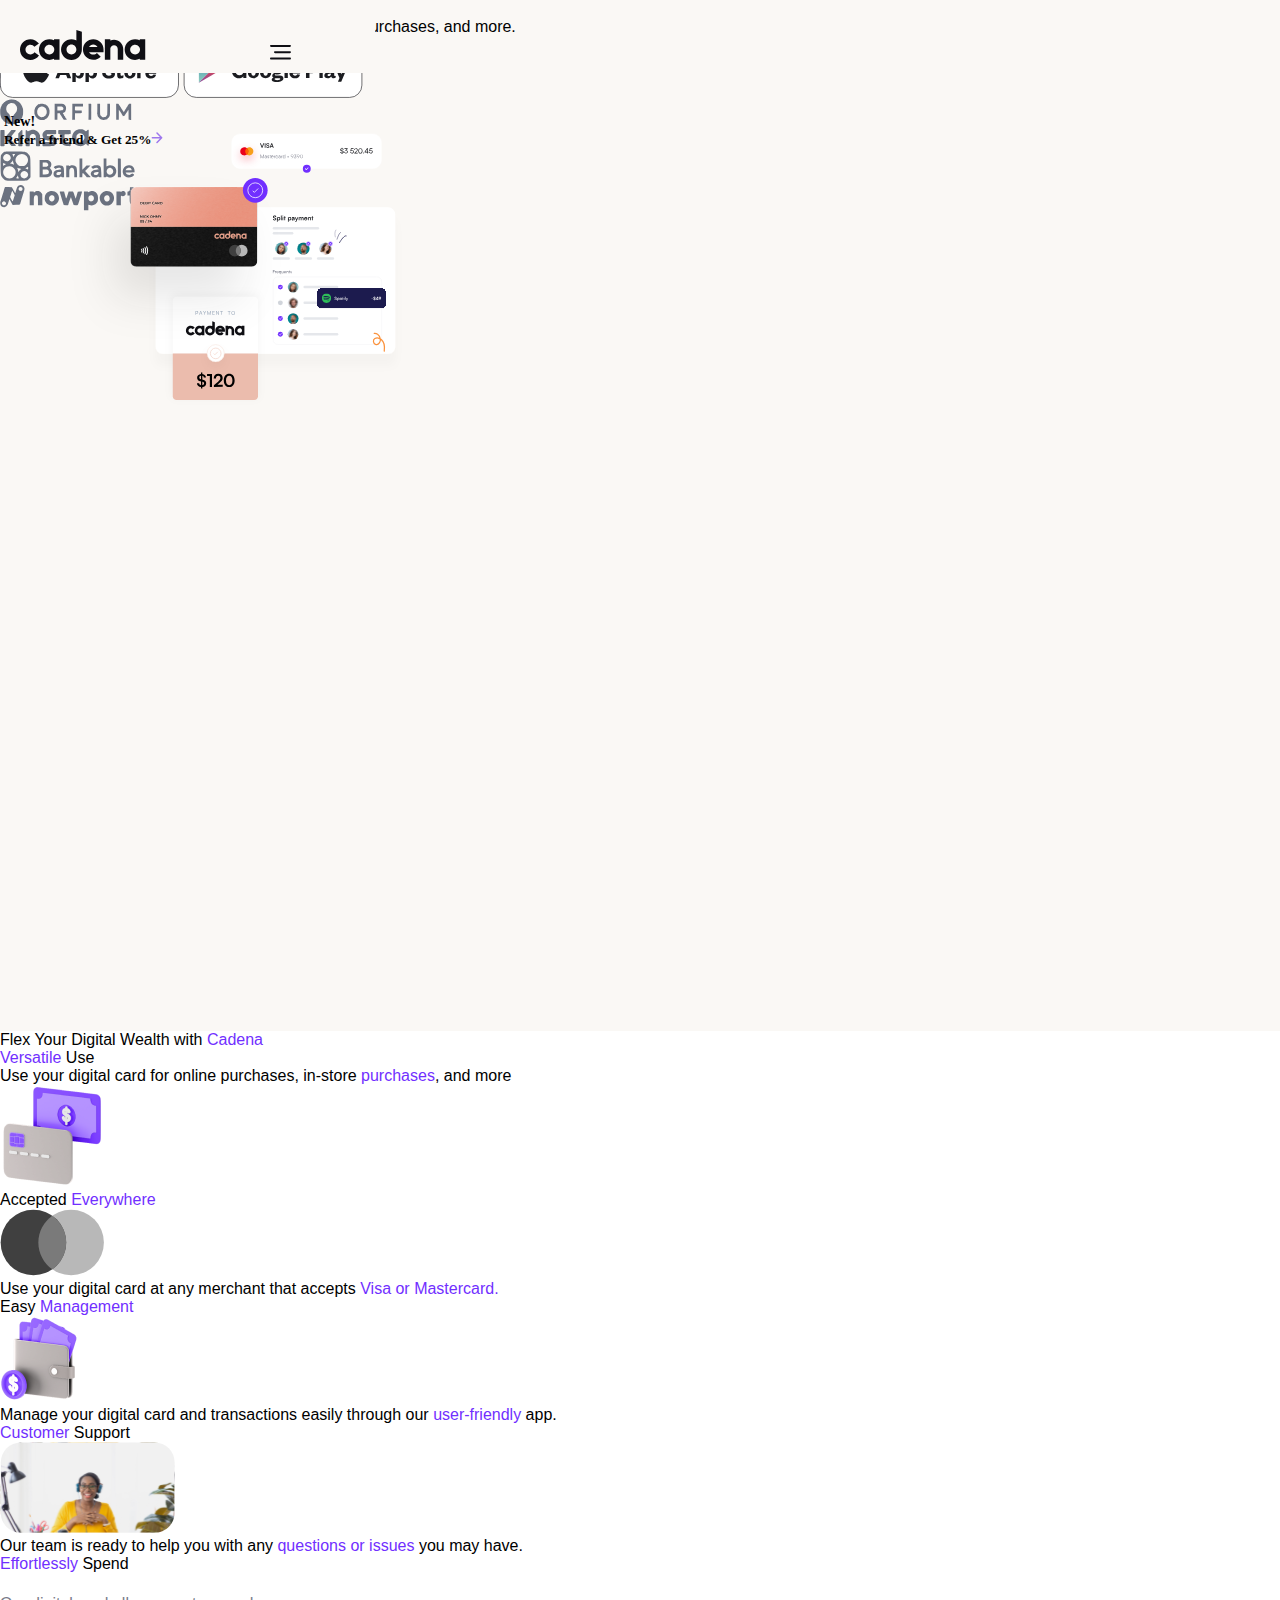
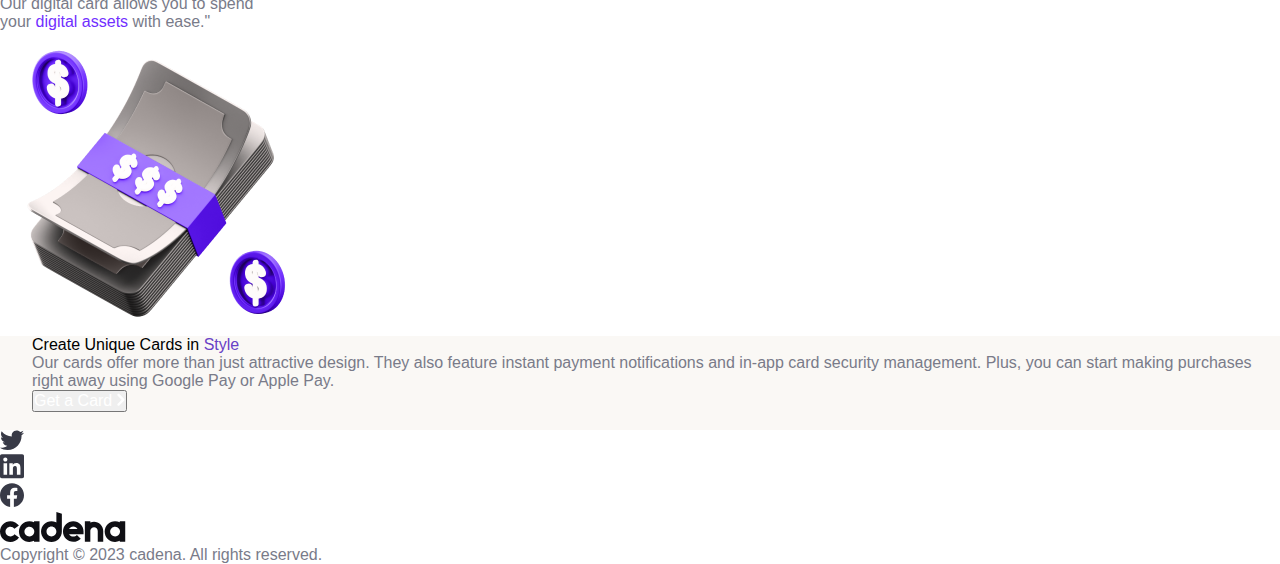
==== primeiro desafio - Responsivel/html+css+js/index.html @ f2ac5c93 "comeco do desenvolvimento da parte responsivel" ====
<!DOCTYPE html>
<html lang="en">

<head>
	<meta charset="UTF-8" />
	<meta http-equiv="X-UA-Compatible" content="IE=edge" />
	<meta name="viewport" content="width=device-width, initial-scale=1.0" />
	<link href="https://api.fontshare.com/v2/css?f[]=satoshi@700,300&display=swap" rel="stylesheet">
	<link rel="stylesheet" href="css/style.css" />
	<title>Document</title>
</head>

<body>
	<section class="pg-1">
		<header class="header">
			<nav>
				<ul class="nav-bar">
					<img id="logo" src="../html+css+js/img/logo.svg" alt="" />
					<li><a class="Terms dark-text" href="#">Terms</a></li>
					<li><a class="Privacy dark-text" href="#">Privacy</a></li>
					<li><a class="Home dark-text" href="#">Home</a></li>
					<a href="#"><img src="img/Menu.svg" alt="" class="menu-mobile"></a>
				</ul>
			</nav>
			<nav>

				<div>
					<a href="#"><button class="login log-sig">login</button></a>
					<a href="#"><button class="register log-sig">Sign up</button></a>
					<div class="dark-mode"></div>
				</div>
			</nav>
		</header>
		<section class="pg-1-1"></section>
		<div class="page-1-container">

			<div class="badage-box">
				<div class="badage">
					<h4 class="puple-text New">New!</h4>
				</div>
				<div class="content">
					<h5>Refer a friend & Get 25%<img src="img/seta-icon.svg" alt="seta-icon" class="seta"></h5>

				</div>

			</div>

		</div>
		<div class="text-home-container">
			<div class="row">
				<div class="col-sm-12 col-md-3 offset-md-2">
					<div>
						<h1 class="text-home">Spend Your
							<span class="purple-flyer">
								Money in Style </span> with a Customized Card
						</h1>

						<p class="p-text-home">Use your digital card for online purchases, in-store purchases, and more.
						</p>

					</div>
					<div>
						<img src="img/applestore.svg" alt="apple store" class="store">
						<img src="img/playstore.svg" alt="play store" class="store">
					</div>
				</div>
			</div>
			<aside><img src="img/cards.svg" alt="" class="card-home"></aside>
		</div>
		<button class="btn-dark-mode"><img id="dark-mode-btn" src="img/dark-light.svg" alt=""></button>
		<footer class=" gray-text text-footer-1">
			<nav>
				<a>
					<p class="footer-p">Trusted by 3000+ partners & customers</p>
				</a>
			</nav>
		</footer>
		<footer class="footer-nav-container">
			<nav>
				<ul class="footer-bar-1">
					<li><a href="#"><img src="img/stripe.svg"> </a> </li>
				</ul>
			</nav>
			<nav>
				<ul class="footer-bar-1">
					<li><a href="#"><img src="img/orfium.svg"> </a> </li>
				</ul>
			</nav>
			<nav>
				<ul class="footer-bar-1">
					<li><a href="#"><img src="img/kinsta.svg"></a></li>
				</ul>
			</nav>
			<nav>
				<ul class="footer-bar-1">
					<li><a href="#"></a><img src="img/bankable.svg"> </a> </li>
				</ul>
			</nav>
			<nav>
				<ul class="footer-bar-1">
					<li><a href="#"></a><img src="img/nowports.svg"> </a> </li>
				</ul>
			</nav>
		</footer>

	</section>
	<section class="pg-2">
		<div class="second-home-container">
			<div>
				<h1 class="title-home-2">Flex Your Digital Wealth with <span class="purple-flyer">Cadena</span></h1>
			</div>
			<div class="container-pg2">

				<div class="pg-2-container-left">

					<div class="prod pr-1">
						<h2 class="title-pg-2-small"><span class="purple-flyer">Versatile</span> Use</h2>
						<p class="text-pg-2">Use your digital card for online purchases, in-store
							<span class="purple-flyer">purchases</span>, and more
						</p>
						<img src="img/card.png" alt="" class="imagem-p1">
					</div>
					<div class="prod pr-2">
						<h2 class="title-pg2-med">Accepted <span class="purple-flyer">Everywhere</span></h2>
						<img src="img/Grayscale.svg" alt="" class="imagem-p2">
						<p class="text-pg-2">Use your digital card at any merchant that accepts <span
								class="purple-flyer">Visa or
								Mastercard.</span></p>
					</div>
					<div class="prod pr-3">
						<h2 class="title-pg-2-small">Easy <span class="purple-flyer">Management</span></h2>
						<img src="img/carteira.png" alt="" class="imagem-p3">
						<p class="text-pg-2">Manage your digital card and transactions easily through our <span
								class="purple-flyer">user-friendly</span> app.</p>
					</div>
					<div class="prod pr-4">
						<h2 class="title-pg-2-small"><span class="purple-flyer">Customer</span> Support</h2>
						<img src="img/div.svg" alt="" class="imagem-p4">
						<p class="text-pg-2">Our team is ready to help you with any <span class="purple-flyer">questions
								or
								issues</span> you may have.</p>
					</div>
				</div>
				<aside class="aside-page-2">
					<div class="row">
						<div class="col-sm-12 col-md-3 offset-md-2">
							<div class="block">
								<div class="space-bottom">
									<h2 class="title-pg2-med"><span class="purple-flyer">Effortlessly</span> Spend</h2>
								</div>
								<p class="texto-page-2 gray-text">Our digital card allows you to spend</p>
								<p class="texto-page-2-1 gray-text">your <span class="purple-flyer">digital
										assets</span> with ease."
								</p>

								<img src="img/dinheiro.png" alt="Money" class="dinheiro">

							</div>
						</div>
					</div>
				</aside>
			</div>

		</div>

	</section>
	<section class="pg-3">

		<div class="pg-3-container">
			<div class="box-pg-3 light-bg">
				<div class="text-area">
					<h1 class="final-title final-left">Create Unique Cards in<span class="purple-text">
							Style</span></h1>
					<p class="final-txt gray-text final-left">Our cards offer more than just attractive design. They
						also feature
						instant
						payment
						notifications and in-app
						card
						security management. Plus, you can start making purchases right away using Google Pay or Apple
						Pay.</p>

					<button class="white-text final-left button-final">Get a Card <img src="img/seta-final.svg"
							alt=""></button>
				</div>
				<aside class="final-card"><img src="img/cards-finalpage.svg" alt="" class="final-card final-img">
				</aside>
			</div>

	</section>
	<footer class="nav2-container">
		<nav>
			<ul class="footer-bar">
				<li><a href="#"><img src="img/twitter.svg" alt="twitter"></a></li>
				<li><a href="#"><img src="img/linkedin.svg" alt="LinkedIn"></a></li>
				<li><a href="#"></a><img src="img/Facebook.svg" alt="Facebook"></a></li>
		</nav>

		<nav>
			<ul class="footer-bar">
				<li><a href="#"></a><img src="img/logo.svg" alt="logo" class="logo"></a></li>
			</ul>
		</nav>

		<nav>
			<ul class="footer-bar">
				<li>
					<p class="gray-text">Copyright © 2023 cadena. All rights reserved.</p>
				</li>
			</ul>
		</nav>

	</footer>
	<script src="js/script.js"></script>
	<script src=""></script>
</body>

</html>
---- primeiro desafio - Responsivel/html+css+js/css/style.css ----
* {
  margin: 0;
  padding: 0;
  box-sizing: border-box;
}

:root {
  /*black*/
  --dark-bg: #060809;
  --dark-flyer: #1b1c20;
  --dark-txt: #1b1c20;
  --dark-title: #1b1c20;
  --dark-button: #0f0f14;

  /*white*/
  --light-bg: #faf8f5;
  --light-flyer: #ffffff;
  --light-txt: #ffffff;
  --light-content: #f9f5ff;
  --light-p-home: #e7e7e7
    /*gray*/
    --gray-marcas: #6b7280;
  --gray-copyright: #797b89;
  --gray-text: #797b89;
  --gray-text-flyer: #383a47;

  /*purple*/
  --purple-title: #712fff;
  --purple-title-flyer: #712fff;
  --purple-text: #6941c6;
}


body {
  margin: 0;
  padding: 0;
}

.pg-1 {
  background-color: var(--light-bg);
  width: 1440px;
  height: 1031px;
  padding: 0;
}


li,
a,
button,
h1,
h2 {
  font-family: "Satoshi", sans-serif;
  font-weight: 500;
  font-size: 16px;
  text-decoration: none;
}

p {
  font-family: "Satoshi", sans-serif;
}


@media screen and (min-width: 320px) {
  header {
    width: 375px;
    justify-content: space-between;
    align-items: baseline;
    top: 0;
    position: absolute;
    overflow: hidden;
    background-color: var(--light-bg);
    padding: 9px 0;
    padding-top: 30px;
    z-index: 100;
  }

  .header {
    position: fixed;
    top: 0;
    left: 0;
    margin-bottom: 64px;
  }

  #logo {
    cursor: pointer;
    margin-left: 20px;

  }

  .nav-bar li,
  .login,
  .register {
    display: none;
  }

  .menu-mobile {
    display: inline-block;
    margin-left: 120px;
  }

  .badage-box {
    top: 108px;
    position: absolute;
    flex-direction: row;
    align-items: center;
    padding: 4px 10px 4px 4px;
    display: inline-block;

    width: 265px;
    height: 32px;

    flex: none;
    order: 0;
    flex-grow: 0;
  }



  .card-home {
    float: right;
    margin-right: 112px;
    width: 335px;
    height: 336.53px;
  }

  .btn-dark-mode {
    width: 45px;
    height: 45px;
    display: block;
    align-items: center;
    background-repeat: no-repeat;
    position: flex;
  }

  .btn-dark-mode img {
    width: 40px;
    height: 40px;
  }

  .new {
    width: 55px;
    height: 24px;
    border-radius: 16px;
  }

  .badage {
    display: inline-block;
    font-size: 14px;
    line-height: 20px;
  }

  .text-home-container {

    position: absolute;
  }
}

@media screen and (min-width: 1440px) {
  header {
    display: flex;
    justify-content: space-between;
    align-items: baseline;
    top: 0;
    position: fixed;
    overflow: hidden;
    background-color: var(--light-bg);
    width: 100%;
    padding: 9px 0;
    padding-top: 30px;
    z-index: 100;
  }

  #logo {
    cursor: pointer;
    margin-left: 112px;

  }

  .nav-bar {
    list-style: none;
    justify-content: start;
  }


  .nav-bar li {
    display: inline;
    padding: 0px 20px;
    margin-top: 8px;
    float: right;
    align-items: center;
  }

  .nav-bar li a {
    transition: all 0.3s ease 0s;
    font-weight: bold;
  }


  h1.dark {
    color: var(--light-txt);
  }

  .a-1 {
    color: var(--dark-txt);
  }

  button {

    background-color: var(--dark-button);
    border: none;
    border-radius: 50px;
    cursor: pointer;
  }



  .btn-dark-mode {
    width: 45px;
    height: 45px;
    display: block;
    align-items: center;
    background-repeat: no-repeat;
    position: fixed;
    bottom: 45px;
    right: 45px;
    border-radius: 50%;
    z-index: 200;
    transition: all 0.2s ease-out;
    border: none;
    cursor: pointer;
    text-align: center;
    background-color: transparent;
    border: 2px solid var(--dark-bg);
  }

  .btn-dark-mode img {
    width: 40px;
    height: 40px;

    vertical-align: middle;
    display: inline-block;
  }

  .btn-dark-mode:hover {
    transform: scale(1.1);
  }

  .log-sig {
    padding: 9px 25px;
  }

  .login {
    display: inline-block;
    border: none;
    background-color: transparent;
    color: var(--dark-txt);
    font-weight: bold;
  }

  .register {
    display: inline-block;
    color: var(--light-txt);
    margin-right: 112px;
  }

  .register:hover,
  .button-final:hover {
    background-color: var(--purple-text);
    color: var(--light-txt);
  }

  .login:hover,
  .Home:hover,
  .Terms:hover,
  .Privacy:hover {
    color: var(--purple-text);
  }

  .login:hover {
    color: var(--purple-text);
  }

  .menu-mobile {
    display: none;
  }

  .pg-1-1 {
    padding-top: 120px;
  }

  .page-1-container {
    width: 265px;
    display: flex;
    align-items: baseline;

    background: var(--light-content);
    margin-top: 64px;
    margin-left: 112px;
    border-radius: 20px;
    margin-bottom: 20px;
  }

  .badage-box {
    width: 265px;
    height: 32px;
    align-items: flex-start;
    color: var(--purple-text);
    border-radius: 50%;
  }

  .badage {
    margin-left: 5px;
    border-radius: 30%;
    display: inline-block;
    height: 25px;
    width: 40px;
    background-color: var(--light-flyer);
    padding-top: 3px;
    padding-left: 10px;
    padding-right: 40px;
    padding-top: 10px;
  }

  .new {
    font-weight: 500;
    font-size: 14px;
    line-height: 20px;
  }

  .badage p {
    font-weight: 500;
    font-size: 14px;
    line-height: 20px;
  }

  .content {
    display: inline-table;
    border-radius: 50px;
    padding: 10px;
  }

  .seta {
    margin-left: 7px;
  }

  .card-home {
    float: right;
    margin-left: 152px;
    margin-top: 10px;
    margin-bottom: 30px;
    width: 604.75px;
    height: 607.5px;
    z-index: 1;
    position: absolute;
    top: 60px;
  }

  .text-home-container {
    display: flex;
    align-items: center;
    justify-content: start;
    margin-right: 2px;
  }

  .text-home {
    font-size: 45px;
    width: 489px;
    height: 177px;
    display: table;
    margin-bottom: 24px;
  }

  .text-home:first-child {
    margin-left: 112px;
  }

  .p-text-home {
    margin-top: 24px;
    margin-bottom: 32px;
    margin-left: 110px;
    color: var(--gray-text-flyer);
    font-size: 20px;
  }

  .store {
    display: inline-block;
    margin-right: 15px;
    margin-bottom: 280px;
    cursor: pointer;
  }

  .store:first-child {
    margin-left: 112px;
  }

  .footer-nav-container {
    display: flex;
    justify-content: space-between;
    padding: 30px 10%;
    align-items: center;
    margin-bottom: 57px;
    position: absolute;
    bottom: -70px;
  }

  footer {
    display: flex;
    justify-content: space-between;

  }

  .footer-p {
    text-align: center;
    font-weight: 500;
    font-size: 15px;
    line-height: 27px;
    margin-right: 100px;

  }

  .footer-bar-1 {
    list-style: none;
    justify-content: center;
    margin-right: 170px;
  }

  .footer-bar-1 li {
    display: inline-block;
    padding: 0px 20px;
  }

  .text-footer-1 {
    display: flex;
    justify-content: center;
    align-items: center;
    font-family: "Satoshi" sans-serif;
    padding-left: 0.9px;
    size: 15px;
    color: var(--gray-text);
  }

  .pg-2 {
    background-color: var(--light-flyer);
    padding-bottom: 96px;
  }

  .second-home-container {
    display: flex;
    flex-direction: column;
    justify-content: center;
    align-items: center;
    grid-row-gap: 52px;
  }

  .title-home-2 {
    margin-top: 40px;
    font-size: 44px;
  }

  .container-pg2 {
    display: grid;
    grid-template-columns: 1fr 1fr 1fr;

  }

  .aside-page-2 {
    display: flex;
    justify-content: center;

    box-shadow: rgba(68, 55, 0, 0.01);
    grid-column: 3;
  }

  .block {
    border: 5px solid transparent;
    box-shadow: 0 0 10px rgba(0, 0, 0, 0.3);
    border-radius: 15px;
    margin-right: 80px;
    padding-bottom: 60px;
  }

  .title-page-2 {
    size: 25px;
    margin-right: 107px;
    margin-top: 40px;
    margin-left: 100px;
    line-height: 58.05px;
  }

  .texto-page-2 {
    size: 16px;
    text-align: center;
  }

  .texto-page-2-1 {
    size: 16px;
    text-align: center;
    margin-bottom: 85px;

  }

  .dinheiro {
    margin-right: 54px;
    margin-left: 54px;
    margin-top: 40px;
    padding-bottom: 40px;
  }

  .pg-2-container-left {
    display: grid;
    grid-template-rows: 1fr 1fr;
    grid-template-columns: 1fr 1fr;
    grid-column: span 2;
    grid-row: 1;
    justify-items: center;
    align-items: center;
    grid-row-gap: 28px;
    margin: 0 57px;
  }

  .prod {
    background-color: transparent;
    display: block;
    align-items: center;
    width: 408.05px;
    height: 316.3px;
    border: 5px solid transparent;
    box-shadow: 0 0 10px rgba(0, 0, 0, 0.3);
    border-radius: 15px;
  }

  .title-pg-2-small {
    text-align: center;
    font-size: 24px;
    margin-top: 40px;
  }

  .title-pg2-med {
    text-align: center;
    margin-top: 40px;
    font-size: 25px;
    line-height: 33.52px;
  }

  .text-pg-2 {
    text-align: center;
    font-size: 16px;
    line-height: 27px;
    margin-left: 90px;
    margin-right: 90px;
  }

  .imagem-p1 {
    margin-top: 20px;
    margin-left: 137px;
    margin-right: 137px;
    margin-bottom: 7px;
  }

  .imagem-p2 {
    margin-top: 28px;
    margin-bottom: 28px;
    margin-right: 152px;
    margin-left: 152px;
  }


  .imagem-p3 {
    margin-left: 156px;
    margin-right: 148px;
    margin-bottom: 13px;
    margin-top: 20px;
  }

  .imagem-p4 {

    margin-left: 117px;
    margin-bottom: 13px;
    margin-top: 20px;
  }

  .nav2-container {
    display: flex;
    justify-content: space-between;
    align-items: center;
    margin-bottom: 48px;
    margin-top: 48px;
  }

  .footer-bar {
    list-style: none;
    justify-content: center;
  }

  .footer-bar li {
    display: inline-block;
    padding: 0px 20px;
  }

  .pg-3 {
    background-color: var(--light-flyer);
    padding-top: 96px;
    padding-bottom: 96px;
  }


  .pg-3-container {
    display: flex;
    justify-content: center;
  }

  .box-pg-3 {
    width: 100%;
    max-width: 1360px;
    border-radius: 25px;
    overflow: hidden;
    display: grid;
    grid-template-columns: 1fr 2fr;
    height: 671px;
  }


  .final-title {
    margin-left: 32px;
    margin-top: 89px;
    margin-bottom: 24px;
    font-style: normal;
    font-weight: 700;
    font-size: 43px;
    line-height: 58px;
    display: inline-block;

  }

  .final-txt {
    margin-bottom: 122px;
    margin-left: 32px;
  }

  .button-final {
    margin-bottom: 124px;
    padding: 18px 25px;
  }

  .final-card {
    width: 100%;
    margin-top: 50px;
    align-self: flex-end;
  }

  .final-img {
    width: 100%;
    height: 100%;
    object-fit: cover;

  }

}

.login.dark,
body.dark,
.pg-1.dark,
.pg-2.dark,
.pg-3.dark,
header.dark,
.pg-1-1.dark,
.Home.dark,
.Terms.dark,
.Privacy.dark {
  background-color: var(--dark-bg);
  color: var(--light-txt);
}

.a-1.dark,
.p-text-home.dark,
.final-title.dark {
  color: var(--light-txt);
}

.badage.dark {
  background-color: var(--purple-text);
  color: var(--light-txt);
}

button.dark {
  background-color: var(--light-txt);
  color: var(--gray-text-flyer);
}

.btn-dark-mode.dark {
  background-color: var(--light-txt);
  border: 2px solid var(--gray-text-flyer);
}

.register.dark,
.button-final.dark {
  background-color: var(--light-bg);
  color: var(--dark-txt);
}

.register.dark:hover,
.button-final.dark:hover {
  background-color: var(--purple-text);
  color: var(--light-txt);
}

.login.dark:hover,
.Home.dark:hover,
.Terms.dark:hover,
.Privacy.dark:hover {
  color: var(--purple-text);
}

.block.dark,
.pr-1.dark,
.pr-2.dark,
.pr-3.dark,
.pr-4.dark,
.box-pg-3.dark {
  background-color: var(--dark-flyer);
}

/*classes de utilidade*/

.purple-text {
  color: var(--purple-text);
}

.gray-text {
  color: var(--gray-text);
}

.dark-text {
  color: var(--dark-txt);
}

.gray-text-flyer {
  color: var(--gray-text-flyer);
}

.align-center {
  justify-content: center;
}

.purple-flyer {
  color: var(--purple-title-flyer);
}

.white-text {
  color: var(--light-txt);
}

.space-bottom {
  margin-bottom: 22px;
}

.final-left {
  margin-left: 32px;
}

.light-bg {
  background-color: var(--light-bg);
}

.change-icon {
  background-position-x: -45px;
}
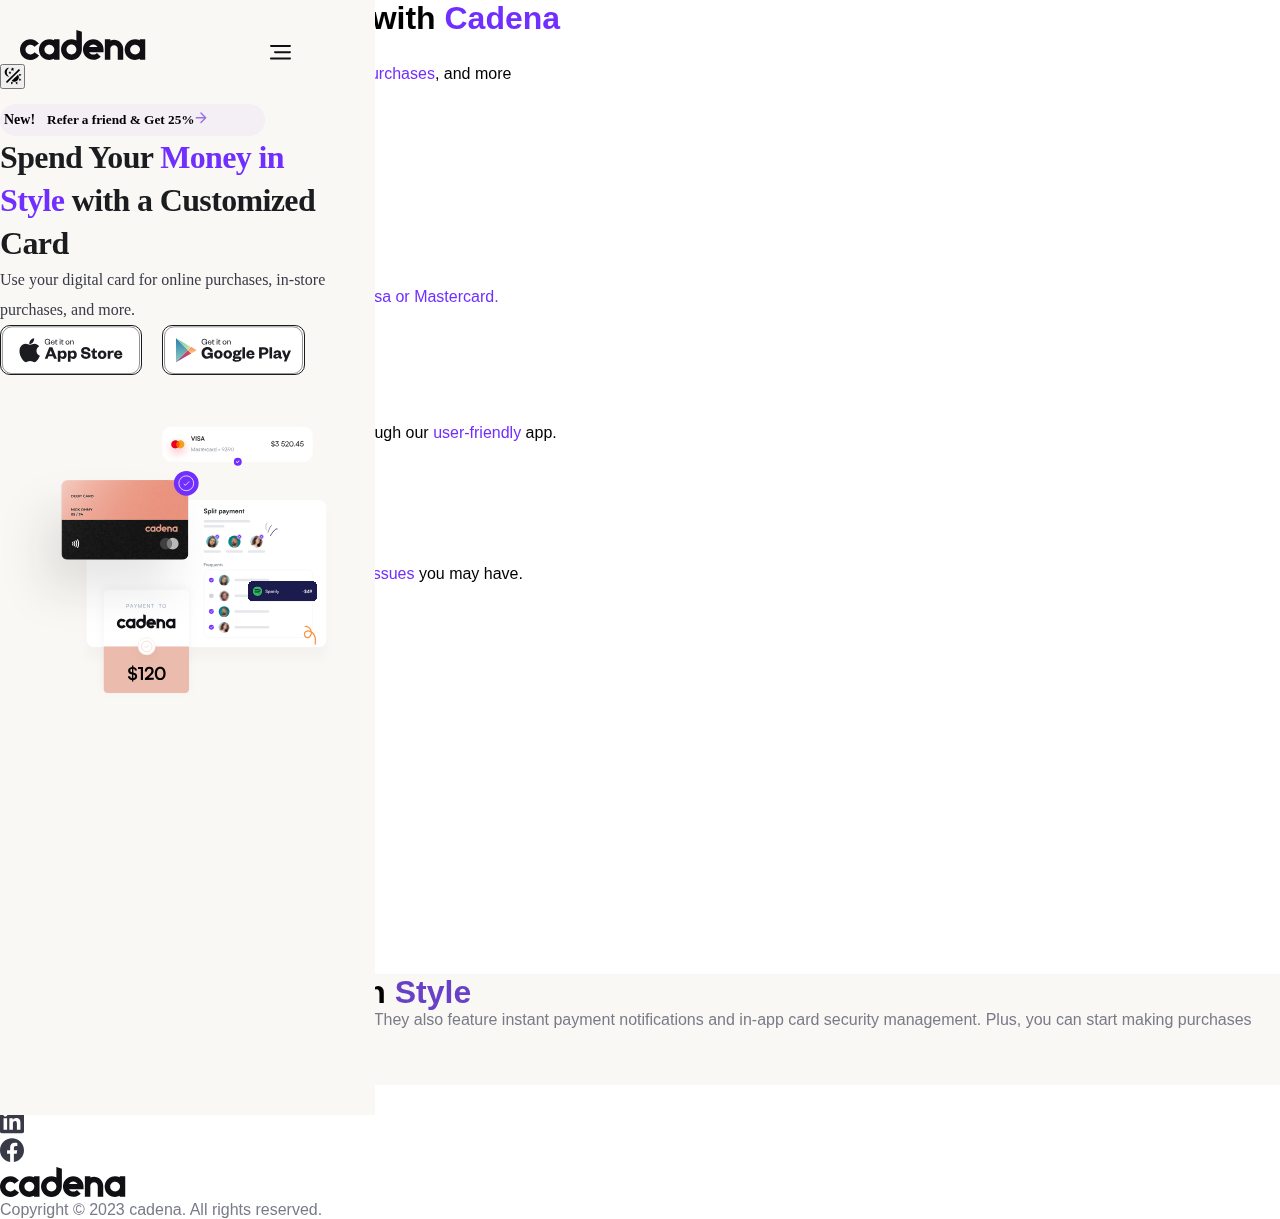
==== commit 58555f8c: "recomeco do modo responsivel" ====
--- a/primeiro desafio - Responsivel/html+css+js/index.html
+++ b/primeiro desafio - Responsivel/html+css+js/index.html
@@ -19,6 +19,7 @@
 					<li><a class="Terms dark-text" href="#">Terms</a></li>
 					<li><a class="Privacy dark-text" href="#">Privacy</a></li>
 					<li><a class="Home dark-text" href="#">Home</a></li>
+					<button class="btn-dark-mode"><img id="dark-mode-btn" src="img/dark-light.svg" alt=""></button>
 					<a href="#"><img src="img/Menu.svg" alt="" class="menu-mobile"></a>
 				</ul>
 			</nav>
@@ -59,49 +60,16 @@
 						</p>
 
 					</div>
-					<div>
+					<div class="apple">
 						<img src="img/applestore.svg" alt="apple store" class="store">
-						<img src="img/playstore.svg" alt="play store" class="store">
+						<img src="img/playstore.svg" alt="play store" class="store play-store">
 					</div>
 				</div>
 			</div>
 			<aside><img src="img/cards.svg" alt="" class="card-home"></aside>
 		</div>
-		<button class="btn-dark-mode"><img id="dark-mode-btn" src="img/dark-light.svg" alt=""></button>
-		<footer class=" gray-text text-footer-1">
-			<nav>
-				<a>
-					<p class="footer-p">Trusted by 3000+ partners & customers</p>
-				</a>
-			</nav>
-		</footer>
-		<footer class="footer-nav-container">
-			<nav>
-				<ul class="footer-bar-1">
-					<li><a href="#"><img src="img/stripe.svg"> </a> </li>
-				</ul>
-			</nav>
-			<nav>
-				<ul class="footer-bar-1">
-					<li><a href="#"><img src="img/orfium.svg"> </a> </li>
-				</ul>
-			</nav>
-			<nav>
-				<ul class="footer-bar-1">
-					<li><a href="#"><img src="img/kinsta.svg"></a></li>
-				</ul>
-			</nav>
-			<nav>
-				<ul class="footer-bar-1">
-					<li><a href="#"></a><img src="img/bankable.svg"> </a> </li>
-				</ul>
-			</nav>
-			<nav>
-				<ul class="footer-bar-1">
-					<li><a href="#"></a><img src="img/nowports.svg"> </a> </li>
-				</ul>
-			</nav>
-		</footer>
+
+
 
 	</section>
 	<section class="pg-2">
@@ -163,9 +131,6 @@
 
 		</div>
 
-	</section>
-	<section class="pg-3">
-
 		<div class="pg-3-container">
 			<div class="box-pg-3 light-bg">
 				<div class="text-area">
--- a/primeiro desafio - Responsivel/html+css+js/css/style.css
+++ b/primeiro desafio - Responsivel/html+css+js/css/style.css
@@ -30,37 +30,36 @@
   --purple-text: #6941c6;
 }
 
-
-body {
-  margin: 0;
-  padding: 0;
-}
-
-.pg-1 {
-  background-color: var(--light-bg);
-  width: 1440px;
-  height: 1031px;
-  padding: 0;
-}
-
-
-li,
-a,
-button,
-h1,
-h2 {
-  font-family: "Satoshi", sans-serif;
-  font-weight: 500;
-  font-size: 16px;
-  text-decoration: none;
-}
-
-p {
-  font-family: "Satoshi", sans-serif;
-}
-
-
 @media screen and (min-width: 320px) {
+
+  body {
+    margin: 0;
+    padding: 0;
+  }
+
+  .pg-1 {
+    background-color: var(--light-bg);
+    width: 375px;
+    height: 1115px;
+    position: absolute;
+
+  }
+
+
+  li,
+  a,
+  button,
+  h1,
+  h2 {
+    font-family: "Satoshi", sans-serif;
+
+    text-decoration: none;
+  }
+
+  p {
+    font-family: "Satoshi", sans-serif;
+  }
+
   header {
     width: 375px;
     justify-content: space-between;
@@ -78,7 +77,10 @@
     position: fixed;
     top: 0;
     left: 0;
-    margin-bottom: 64px;
+  }
+
+  .pg-1-1 {
+    padding-top: 104px;
   }
 
   #logo {
@@ -99,42 +101,152 @@
   }
 
   .badage-box {
-    top: 108px;
-    position: absolute;
+    display: flex;
     flex-direction: row;
     align-items: center;
     padding: 4px 10px 4px 4px;
-    display: inline-block;
+    gap: 12px;
 
     width: 265px;
     height: 32px;
+
+    /* Primary/50 */
+
+    background: #F9F5FF;
+    mix-blend-mode: multiply;
+    border-radius: 16px;
+
+    /* Inside auto layout */
 
     flex: none;
     order: 0;
     flex-grow: 0;
   }
 
-
+  .text-home {
+    width: 335px;
+    height: 129px;
+
+    font-family: 'Satoshi';
+    font-style: normal;
+    font-weight: 700;
+    font-size: 32px;
+    line-height: 43px;
+    letter-spacing: -0.02em;
+
+    /* Alert/Content/Header */
+
+    color: #1B1C20;
+
+
+    /* Inside auto layout */
+
+    flex: none;
+    order: 1;
+    align-self: stretch;
+    flex-grow: 0;
+  }
+
+  .p-text-home {
+    width: 335px;
+    height: 60px;
+
+    font-family: 'Satoshi';
+    font-style: normal;
+    font-weight: 400;
+    font-size: 16px;
+    line-height: 30px;
+    /* or 188% */
+
+
+    /* Alert/Content/Body */
+
+    color: #383A47;
+
+
+    /* Inside auto layout */
+
+    flex: none;
+    order: 1;
+    align-self: stretch;
+    flex-grow: 0;
+  }
+
+  .apple {
+    /* Auto layout */
+
+    display: flex;
+    flex-direction: row;
+    align-items: center;
+    padding: 0px;
+    gap: 20px;
+
+    width: 304.73px;
+    height: 50px;
+
+    position: absolute;
+    /* Inside auto layout */
+
+    flex: none;
+    order: 1;
+    flex-grow: 0;
+  }
+
+  .store {
+    box-sizing: border-box;
+
+    position: absolute;
+    width: 142px;
+    height: 49.74px;
+    left: 0px;
+    top: 0.13px;
+
+    /* Content/ Neutral */
+
+    background: #FFFFFF;
+    /* Content/Header */
+
+    border: 0.5px solid #1B1C20;
+    border-radius: 10px;
+  }
+
+  .play-store {
+    box-sizing: border-box;
+
+    position: absolute;
+    width: 142.73px;
+    height: 50px;
+    left: 162px;
+    top: 0px;
+
+    /* Content/ Neutral */
+
+    background: #FFFFFF;
+    /* Content/Header */
+
+    border: 0.5px solid #1B1C20;
+    border-radius: 10px;
+  }
 
   .card-home {
-    float: right;
-    margin-right: 112px;
+    margin-top: 70px;
+    position: absolute;
     width: 335px;
     height: 336.53px;
   }
 
   .btn-dark-mode {
-    width: 45px;
-    height: 45px;
+    width: 25px;
+    height: 25px;
     display: block;
     align-items: center;
     background-repeat: no-repeat;
-    position: flex;
+    position: fixed;
   }
 
   .btn-dark-mode img {
-    width: 40px;
-    height: 40px;
+    width: 20px;
+    height: 20px;
   }
 
   .new {
@@ -153,295 +265,69 @@
 
     position: absolute;
   }
-}
-
-@media screen and (min-width: 1440px) {
-  header {
-    display: flex;
-    justify-content: space-between;
-    align-items: baseline;
-    top: 0;
-    position: fixed;
-    overflow: hidden;
-    background-color: var(--light-bg);
-    width: 100%;
-    padding: 9px 0;
-    padding-top: 30px;
-    z-index: 100;
-  }
-
-  #logo {
-    cursor: pointer;
-    margin-left: 112px;
-
-  }
-
-  .nav-bar {
-    list-style: none;
-    justify-content: start;
-  }
-
-
-  .nav-bar li {
-    display: inline;
-    padding: 0px 20px;
-    margin-top: 8px;
-    float: right;
-    align-items: center;
-  }
-
-  .nav-bar li a {
-    transition: all 0.3s ease 0s;
-    font-weight: bold;
-  }
-
-
-  h1.dark {
-    color: var(--light-txt);
-  }
-
-  .a-1 {
-    color: var(--dark-txt);
-  }
-
-  button {
-
-    background-color: var(--dark-button);
-    border: none;
-    border-radius: 50px;
-    cursor: pointer;
-  }
-
-
-
-  .btn-dark-mode {
-    width: 45px;
-    height: 45px;
-    display: block;
-    align-items: center;
-    background-repeat: no-repeat;
-    position: fixed;
-    bottom: 45px;
-    right: 45px;
-    border-radius: 50%;
-    z-index: 200;
-    transition: all 0.2s ease-out;
-    border: none;
-    cursor: pointer;
-    text-align: center;
-    background-color: transparent;
-    border: 2px solid var(--dark-bg);
-  }
-
-  .btn-dark-mode img {
-    width: 40px;
-    height: 40px;
-
-    vertical-align: middle;
-    display: inline-block;
-  }
-
-  .btn-dark-mode:hover {
-    transform: scale(1.1);
-  }
-
-  .log-sig {
-    padding: 9px 25px;
-  }
-
-  .login {
-    display: inline-block;
-    border: none;
-    background-color: transparent;
-    color: var(--dark-txt);
-    font-weight: bold;
-  }
-
-  .register {
-    display: inline-block;
-    color: var(--light-txt);
-    margin-right: 112px;
-  }
-
-  .register:hover,
-  .button-final:hover {
-    background-color: var(--purple-text);
-    color: var(--light-txt);
-  }
-
-  .login:hover,
-  .Home:hover,
-  .Terms:hover,
-  .Privacy:hover {
-    color: var(--purple-text);
-  }
-
-  .login:hover {
-    color: var(--purple-text);
-  }
-
-  .menu-mobile {
-    display: none;
-  }
-
-  .pg-1-1 {
-    padding-top: 120px;
-  }
-
-  .page-1-container {
-    width: 265px;
-    display: flex;
-    align-items: baseline;
-
-    background: var(--light-content);
-    margin-top: 64px;
-    margin-left: 112px;
-    border-radius: 20px;
-    margin-bottom: 20px;
-  }
-
-  .badage-box {
-    width: 265px;
-    height: 32px;
-    align-items: flex-start;
-    color: var(--purple-text);
-    border-radius: 50%;
-  }
-
-  .badage {
-    margin-left: 5px;
-    border-radius: 30%;
-    display: inline-block;
-    height: 25px;
-    width: 40px;
-    background-color: var(--light-flyer);
-    padding-top: 3px;
-    padding-left: 10px;
-    padding-right: 40px;
-    padding-top: 10px;
-  }
-
-  .new {
-    font-weight: 500;
-    font-size: 14px;
-    line-height: 20px;
-  }
-
-  .badage p {
-    font-weight: 500;
-    font-size: 14px;
-    line-height: 20px;
-  }
-
-  .content {
-    display: inline-table;
-    border-radius: 50px;
-    padding: 10px;
-  }
-
-  .seta {
-    margin-left: 7px;
-  }
-
-  .card-home {
-    float: right;
-    margin-left: 152px;
-    margin-top: 10px;
-    margin-bottom: 30px;
-    width: 604.75px;
-    height: 607.5px;
-    z-index: 1;
-    position: absolute;
-    top: 60px;
-  }
-
-  .text-home-container {
-    display: flex;
-    align-items: center;
-    justify-content: start;
-    margin-right: 2px;
-  }
-
-  .text-home {
-    font-size: 45px;
-    width: 489px;
-    height: 177px;
-    display: table;
-    margin-bottom: 24px;
-  }
-
-  .text-home:first-child {
-    margin-left: 112px;
-  }
-
-  .p-text-home {
-    margin-top: 24px;
-    margin-bottom: 32px;
-    margin-left: 110px;
-    color: var(--gray-text-flyer);
-    font-size: 20px;
-  }
-
-  .store {
-    display: inline-block;
-    margin-right: 15px;
-    margin-bottom: 280px;
-    cursor: pointer;
-  }
-
-  .store:first-child {
-    margin-left: 112px;
-  }
-
-  .footer-nav-container {
-    display: flex;
-    justify-content: space-between;
-    padding: 30px 10%;
-    align-items: center;
-    margin-bottom: 57px;
-    position: absolute;
-    bottom: -70px;
-  }
-
-  footer {
-    display: flex;
-    justify-content: space-between;
-
-  }
-
-  .footer-p {
-    text-align: center;
+
+  /*
+  .footer-text-1 {
+    width: 270px;
+    height: 28px;
+
+    font-family: 'Satoshi';
+    font-style: normal;
     font-weight: 500;
     font-size: 15px;
     line-height: 27px;
-    margin-right: 100px;
-
-  }
-
-  .footer-bar-1 {
-    list-style: none;
-    justify-content: center;
-    margin-right: 170px;
-  }
-
-  .footer-bar-1 li {
-    display: inline-block;
-    padding: 0px 20px;
-  }
-
-  .text-footer-1 {
+
+
     display: flex;
+    align-items: center;
+    letter-spacing: -0.09px;
+
+
+
+    color: #797B89;
+
+
+
+
+    flex: none;
+    order: 0;
+    flex-grow: 0;
+  }
+
+  .footer-nav-container {
+    display: flex;
+    flex-direction: row;
     justify-content: center;
     align-items: center;
-    font-family: "Satoshi" sans-serif;
-    padding-left: 0.9px;
-    size: 15px;
-    color: var(--gray-text);
-  }
-
+    padding: 0px;
+
+    width: 335px;
+    height: 84px;
+
+    background: #FAF8F5;
+
+  
+
+    flex: none;
+    order: 2;
+    align-self: stretch;
+    flex-grow: 0;
+  }
+
+ 
   .pg-2 {
     background-color: var(--light-flyer);
-    padding-bottom: 96px;
+    display: flex;
+    flex-direction: column;
+    align-items: center;
+    padding: 50px 20px 0px;
+    gap: 64px;
+
+    position: absolute;
+    width: 375px;
+    height: 3304.68px;
+    left: 0px;
+    top: 1115px;
   }
 
   .second-home-container {
@@ -472,190 +358,313 @@
   }
 
   .block {
-    border: 5px solid transparent;
-    box-shadow: 0 0 10px rgba(0, 0, 0, 0.3);
-    border-radius: 15px;
-    margin-right: 80px;
-    padding-bottom: 60px;
-  }
-
-  .title-page-2 {
-    size: 25px;
-    margin-right: 107px;
-    margin-top: 40px;
-    margin-left: 100px;
-    line-height: 58.05px;
-  }
-
-  .texto-page-2 {
-    size: 16px;
-    text-align: center;
-  }
-
-  .texto-page-2-1 {
-    size: 16px;
-    text-align: center;
-    margin-bottom: 85px;
-
-  }
-
-  .dinheiro {
-    margin-right: 54px;
-    margin-left: 54px;
-    margin-top: 40px;
-    padding-bottom: 40px;
-  }
-
-  .pg-2-container-left {
-    display: grid;
-    grid-template-rows: 1fr 1fr;
-    grid-template-columns: 1fr 1fr;
-    grid-column: span 2;
-    grid-row: 1;
-    justify-items: center;
-    align-items: center;
-    grid-row-gap: 28px;
-    margin: 0 57px;
-  }
-
-  .prod {
-    background-color: transparent;
-    display: block;
-    align-items: center;
-    width: 408.05px;
-    height: 316.3px;
-    border: 5px solid transparent;
-    box-shadow: 0 0 10px rgba(0, 0, 0, 0.3);
-    border-radius: 15px;
-  }
-
-  .title-pg-2-small {
-    text-align: center;
-    font-size: 24px;
-    margin-top: 40px;
-  }
-
-  .title-pg2-med {
-    text-align: center;
-    margin-top: 40px;
-    font-size: 25px;
-    line-height: 33.52px;
-  }
-
-  .text-pg-2 {
-    text-align: center;
-    font-size: 16px;
-    line-height: 27px;
-    margin-left: 90px;
-    margin-right: 90px;
-  }
-
-  .imagem-p1 {
-    margin-top: 20px;
-    margin-left: 137px;
-    margin-right: 137px;
-    margin-bottom: 7px;
-  }
-
-  .imagem-p2 {
-    margin-top: 28px;
-    margin-bottom: 28px;
-    margin-right: 152px;
-    margin-left: 152px;
-  }
-
-
-  .imagem-p3 {
-    margin-left: 156px;
-    margin-right: 148px;
-    margin-bottom: 13px;
-    margin-top: 20px;
-  }
-
-  .imagem-p4 {
-
-    margin-left: 117px;
-    margin-bottom: 13px;
-    margin-top: 20px;
-  }
-
-  .nav2-container {
-    display: flex;
-    justify-content: space-between;
-    align-items: center;
-    margin-bottom: 48px;
-    margin-top: 48px;
-  }
-
-  .footer-bar {
-    list-style: none;
-    justify-content: center;
-  }
-
-  .footer-bar li {
-    display: inline-block;
-    padding: 0px 20px;
-  }
-
-  .pg-3 {
-    background-color: var(--light-flyer);
-    padding-top: 96px;
-    padding-bottom: 96px;
-  }
-
-
-  .pg-3-container {
-    display: flex;
-    justify-content: center;
-  }
-
-  .box-pg-3 {
-    width: 100%;
-    max-width: 1360px;
-    border-radius: 25px;
-    overflow: hidden;
-    display: grid;
-    grid-template-columns: 1fr 2fr;
-    height: 671px;
-  }
-
-
-  .final-title {
-    margin-left: 32px;
-    margin-top: 89px;
-    margin-bottom: 24px;
-    font-style: normal;
-    font-weight: 700;
-    font-size: 43px;
-    line-height: 58px;
-    display: inline-block;
-
-  }
-
-  .final-txt {
-    margin-bottom: 122px;
-    margin-left: 32px;
-  }
-
-  .button-final {
-    margin-bottom: 124px;
-    padding: 18px 25px;
-  }
-
-  .final-card {
-    width: 100%;
-    margin-top: 50px;
-    align-self: flex-end;
-  }
-
-  .final-img {
-    width: 100%;
-    height: 100%;
-    object-fit: cover;
-
-  }
-
-}
+ 
+
+  display: flex;
+  flex-direction: column;
+  align-items: center;
+  padding: 39.7282px 65.5516px;
+  gap: 85.42px;
+
+  width: 335px;
+  height: 574.72px;
+
+  background: #FFFFFF;
+  box-shadow: 0px 1.98641px 3.97282px rgba(68, 55, 0, 0.01),
+  0px 99.3206px 174.804px rgba(68, 55, 0, 0.02),
+  0px 45.6875px 80.4497px rgba(68, 55, 0, 0.01),
+  0px 25.8233px 45.6875px rgba(68, 55, 0, 0.01),
+  0px 15.8913px 27.8098px rgba(68, 55, 0, 0.01),
+  0px 8.93885px 16.8845px rgba(68, 55, 0, 0.01),
+  0px 5.95923px 8.93885px rgba(68, 55, 0, 0.01),
+  0px 1.98641px 3.97282px rgba(68, 55, 0, 0.01);
+  border-radius: 23.8369px;
+
+
+
+  flex: none;
+  order: 1;
+  align-self: stretch;
+  flex-grow: 0;
+}
+
+.title-page-2 {
+  size: 25px;
+  margin-right: 107px;
+  margin-top: 40px;
+  margin-left: 100px;
+  line-height: 58.05px;
+}
+
+.texto-page-2 {
+  size: 16px;
+  text-align: center;
+}
+
+.texto-page-2-1 {
+  size: 16px;
+  text-align: center;
+  margin-bottom: 85px;
+
+}
+
+.dinheiro {
+ 
+
+
+  position: absolute;
+  width: 300px;
+  height: 300px;
+  left: 0px;
+  top: 0px;
+
+  background: #FCF4F2;
+  mix-blend-mode: overlay;
+}
+
+.pg-2-container-left {
+  display: grid;
+  grid-template-rows: 1fr 1fr;
+  grid-template-columns: 1fr 1fr;
+  grid-column: span 2;
+  grid-row: 1;
+  justify-items: center;
+  align-items: center;
+  grid-row-gap: 28px;
+  margin: 0 57px;
+}
+
+.prod-1 {
+  display: flex;
+  flex-direction: column;
+  justify-content: space-between;
+  align-items: center;
+  padding: 39.7282px 65.5516px 20px;
+  gap: 31.29px;
+
+  width: 335px;
+  height: 316.3px;
+
+  background: #FFFFFF;
+  box-shadow: 0px 1.98641px 3.97282px rgba(68, 55, 0, 0.01), 0px 99.3206px 174.804px rgba(68, 55, 0, 0.02), 0px 45.6875px 80.4497px rgba(68, 55, 0, 0.01), 0px 25.8233px 45.6875px rgba(68, 55, 0, 0.01), 0px 15.8913px 27.8098px rgba(68, 55, 0, 0.01), 0px 8.93885px 16.8845px rgba(68, 55, 0, 0.01), 0px 5.95923px 8.93885px rgba(68, 55, 0, 0.01), 0px 1.98641px 3.97282px rgba(68, 55, 0, 0.01);
+  border-radius: 23.8369px;
+
+ 
+
+  flex: none;
+  order: 0;
+  align-self: stretch;
+  flex-grow: 0;
+}
+
+.imagem-p1 {
+  position: absolute;
+  width: 131.51px;
+  height: 131.51px;
+  left: -12.89px;
+  top: -17.36px;
+
+  background: #FCF4F2;
+  mix-blend-mode: overlay;
+}
+
+.prod-2 {
+  display: flex;
+  flex-direction: column;
+  align-items: center;
+  padding: 39.7282px 69.5244px;
+  gap: 16.39px;
+
+  width: 335px;
+  height: 315.61px;
+
+  border-radius: 23.8369px;
+  box-shadow: 0px 1.98641px 3.97282px rgba(68, 55, 0, 0.01), 0px 99.3206px 174.804px rgba(68, 55, 0, 0.02), 0px 45.6875px 80.4497px rgba(68, 55, 0, 0.01), 0px 25.8233px 45.6875px rgba(68, 55, 0, 0.01), 0px 15.8913px 27.8098px rgba(68, 55, 0, 0.01), 0px 8.93885px 16.8845px rgba(68, 55, 0, 0.01), 0px 5.95923px 8.93885px rgba(68, 55, 0, 0.01), 0px 1.98641px 3.97282px rgba(68, 55, 0, 0.01);
+
+  flex: none;
+  order: 1;
+  align-self: stretch;
+  flex-grow: 0;
+}
+
+.imagem-p2 {
+  width: 103.24px;
+  height: 65.55px;
+
+
+ 
+
+  flex: none;
+  order: 1;
+  flex-grow: 0;
+}
+
+.prod-3 {
+  display: flex;
+  flex-direction: column;
+  justify-content: space-between;
+  align-items: center;
+  padding: 39.7282px 65.5516px 20px;
+  gap: 31.29px;
+
+  width: 335px;
+  height: 316.3px;
+
+  background: #FFFFFF;
+  box-shadow: 0px 1.98641px 3.97282px rgba(68, 55, 0, 0.01), 0px 99.3206px 174.804px rgba(68, 55, 0, 0.02), 0px 45.6875px 80.4497px rgba(68, 55, 0, 0.01), 0px 25.8233px 45.6875px rgba(68, 55, 0, 0.01), 0px 15.8913px 27.8098px rgba(68, 55, 0, 0.01), 0px 8.93885px 16.8845px rgba(68, 55, 0, 0.01), 0px 5.95923px 8.93885px rgba(68, 55, 0, 0.01), 0px 1.98641px 3.97282px rgba(68, 55, 0, 0.01);
+  border-radius: 23.8369px;
+
+
+  flex: none;
+  order: 0;
+  align-self: stretch;
+  flex-grow: 0;
+}
+
+.imagem-p3 {
+  position: absolute;
+  width: 102.41px;
+  height: 102.41px;
+  left: -7.37px;
+  top: -11.47px;
+
+  background: #FCF4F2;
+  mix-blend-mode: overlay;
+}
+
+.prod-4 {
+  display: flex;
+  flex-direction: column;
+  align-items: center;
+  padding: 39.7282px 69.5244px;
+  gap: 16.39px;
+
+  width: 335px;
+  height: 315.61px;
+
+  border-radius: 23.8369px;
+  box-shadow: 0px 1.98641px 3.97282px rgba(68, 55, 0, 0.01), 0px 99.3206px 174.804px rgba(68, 55, 0, 0.02), 0px 45.6875px 80.4497px rgba(68, 55, 0, 0.01), 0px 25.8233px 45.6875px rgba(68, 55, 0, 0.01), 0px 15.8913px 27.8098px rgba(68, 55, 0, 0.01), 0px 8.93885px 16.8845px rgba(68, 55, 0, 0.01), 0px 5.95923px 8.93885px rgba(68, 55, 0, 0.01), 0px 1.98641px 3.97282px rgba(68, 55, 0, 0.01);
+
+  flex: none;
+  order: 1;
+  align-self: stretch;
+  flex-grow: 0;
+}
+
+.imagem-p4 {
+  width: 173.81px;
+  height: 90.38px;
+
+  background: url(online-meeting-customer-service-virtual-meeting-video-call-african-american-business-woman-conversation-with-multiracial-colleagues-by-video-call-looking-camera);
+  border-radius: 19.8641px;
+
+
+
+  flex: none;
+  order: 1;
+  flex-grow: 0;
+}
+
+.title-pg-2-small {
+  text-align: center;
+  font-size: 24px;
+  margin-top: 40px;
+}
+
+.title-pg2-med {
+  text-align: center;
+  margin-top: 40px;
+  font-size: 25px;
+  line-height: 33.52px;
+}
+
+.text-pg-2 {
+  text-align: center;
+  font-size: 16px;
+  line-height: 27px;
+  margin-left: 90px;
+  margin-right: 90px;
+}
+
+.imagem-p1 {
+  margin-top: 20px;
+  margin-left: 137px;
+  margin-right: 137px;
+  margin-bottom: 7px;
+}
+
+.imagem-p2 {
+  margin-top: 28px;
+  margin-bottom: 28px;
+  margin-right: 152px;
+  margin-left: 152px;
+}
+
+
+.imagem-p3 {
+  margin-left: 156px;
+  margin-right: 148px;
+  margin-bottom: 13px;
+  margin-top: 20px;
+}
+
+.imagem-p4 {
+
+  margin-left: 117px;
+  margin-bottom: 13px;
+  margin-top: 20px;
+}
+
+
+
+.box-pg-3 {
+  display: flex;
+  flex-direction: column;
+  align-items: center;
+  padding: 50px 20px 0px;
+  gap: 50px;
+
+  width: 335px;
+  height: 802px;
+
+  background: #FAF8F5;
+  border-radius: 25.6px;
+
+
+
+  flex: none;
+  order: 1;
+  flex-grow: 0;
+}
+
+.final-card {
+  width: 561px;
+  height: 424.81px;
+}
+
+.nav2-container {
+  display: flex;
+  flex-direction: column;
+  align-items: center;
+  padding: 40px 20px;
+  gap: 48px;
+
+  width: 375px;
+  height: 289px;
+
+  background: #FFFFFF;
+
+
+
+  flex: none;
+  order: 2;
+  flex-grow: 0;
+}
+*/
+}
+
+
+
 
 .login.dark,
 body.dark,
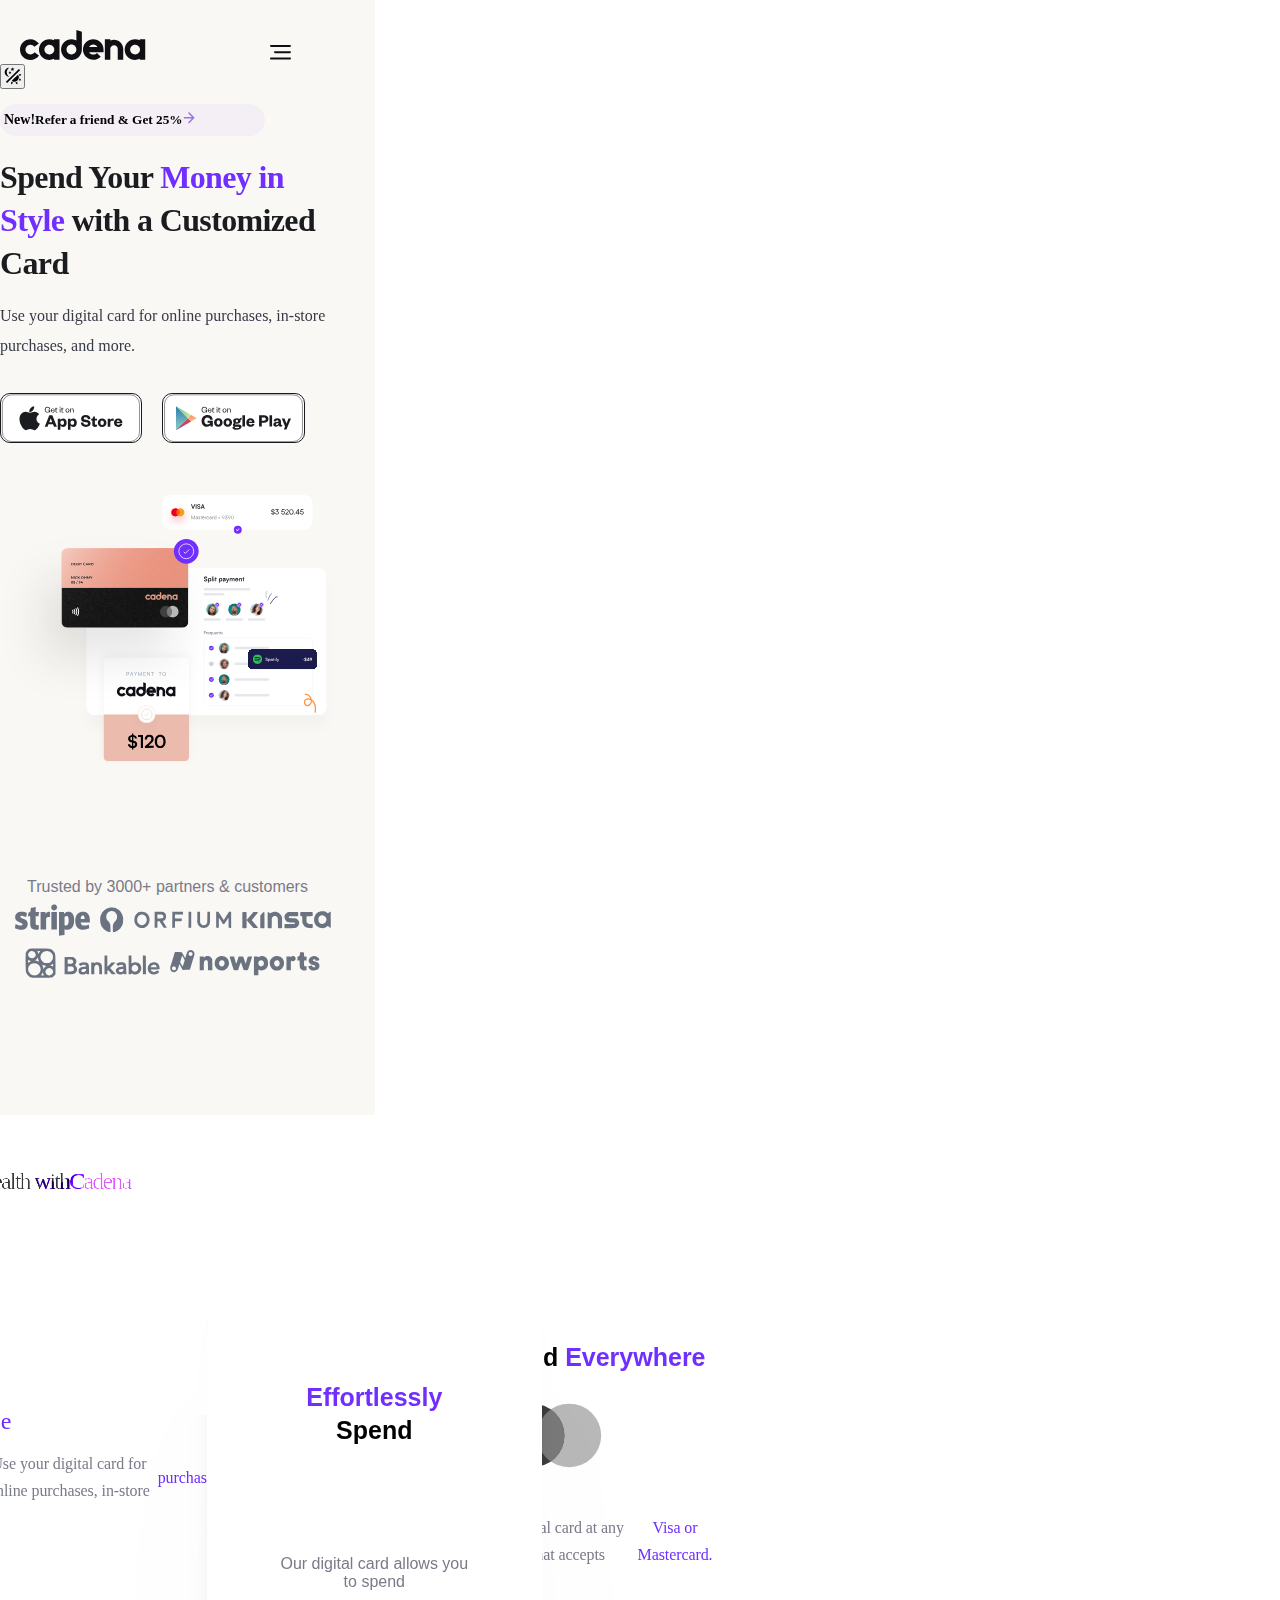
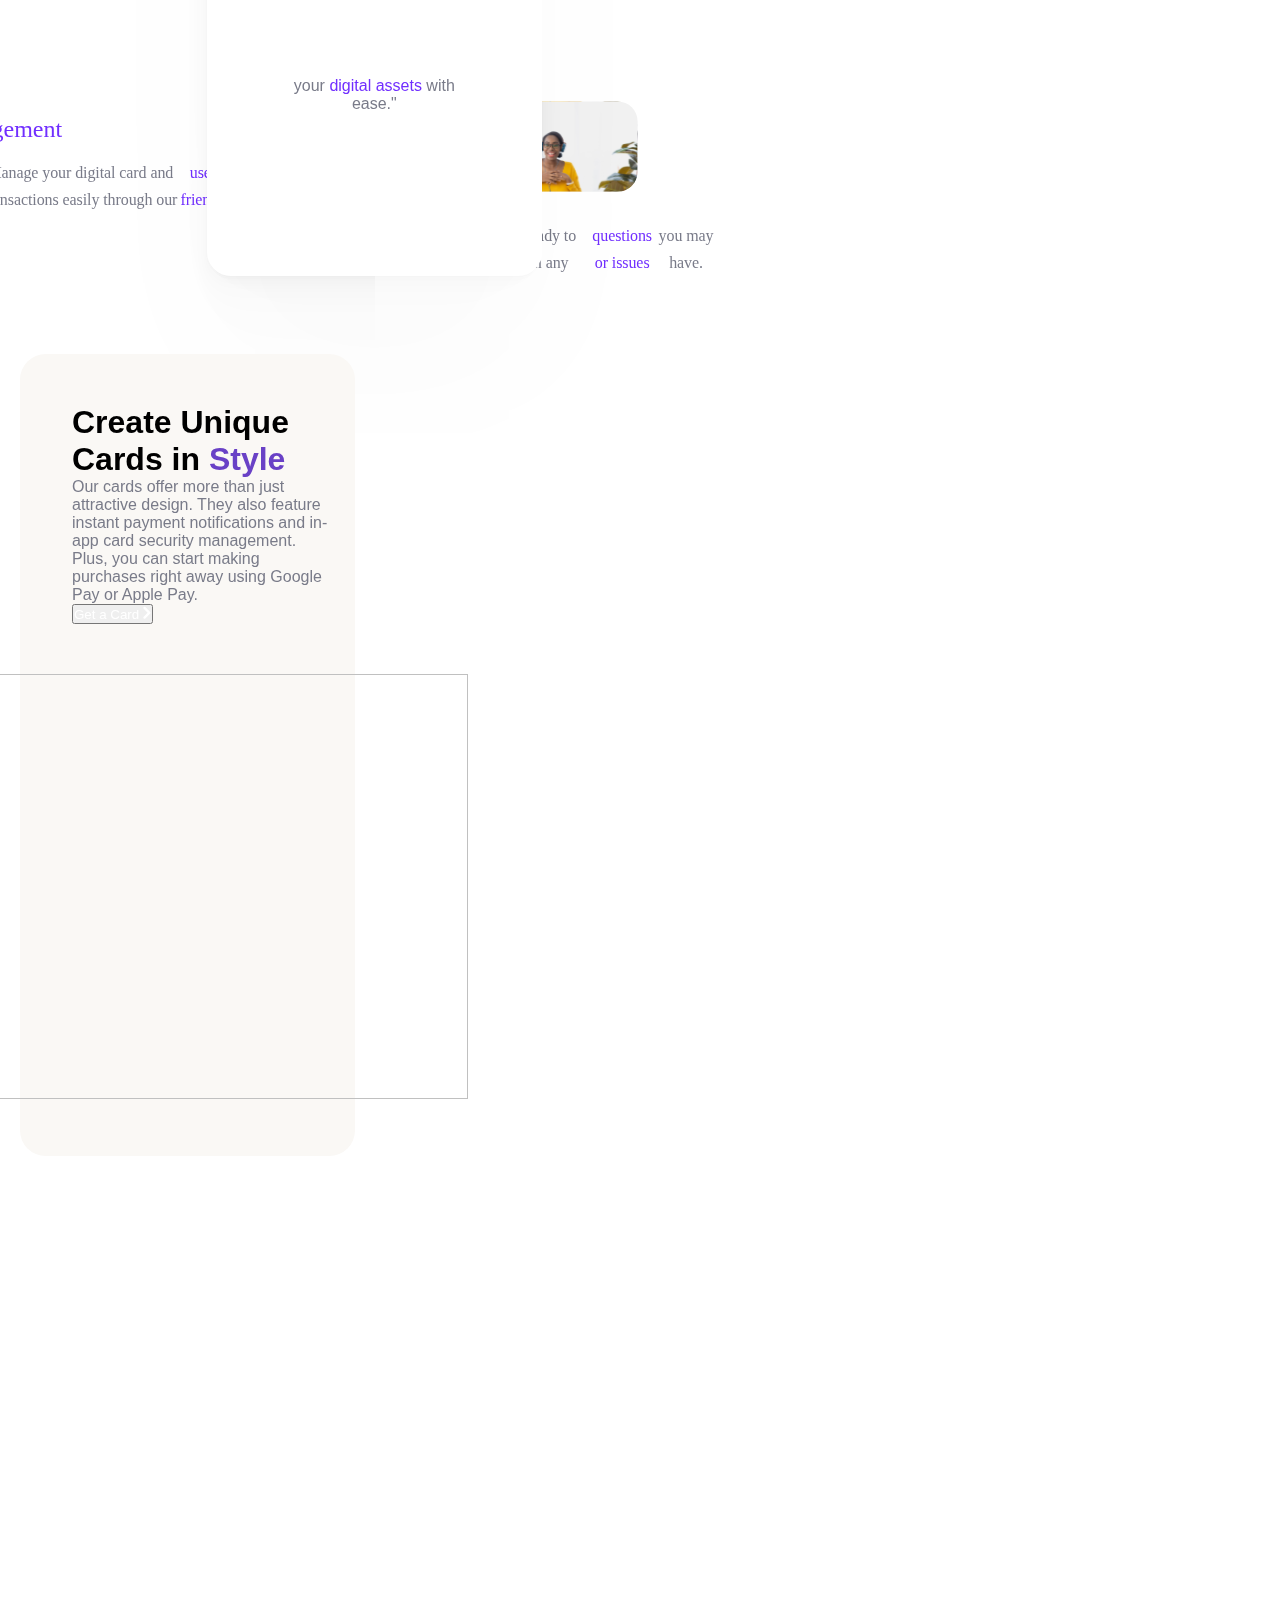
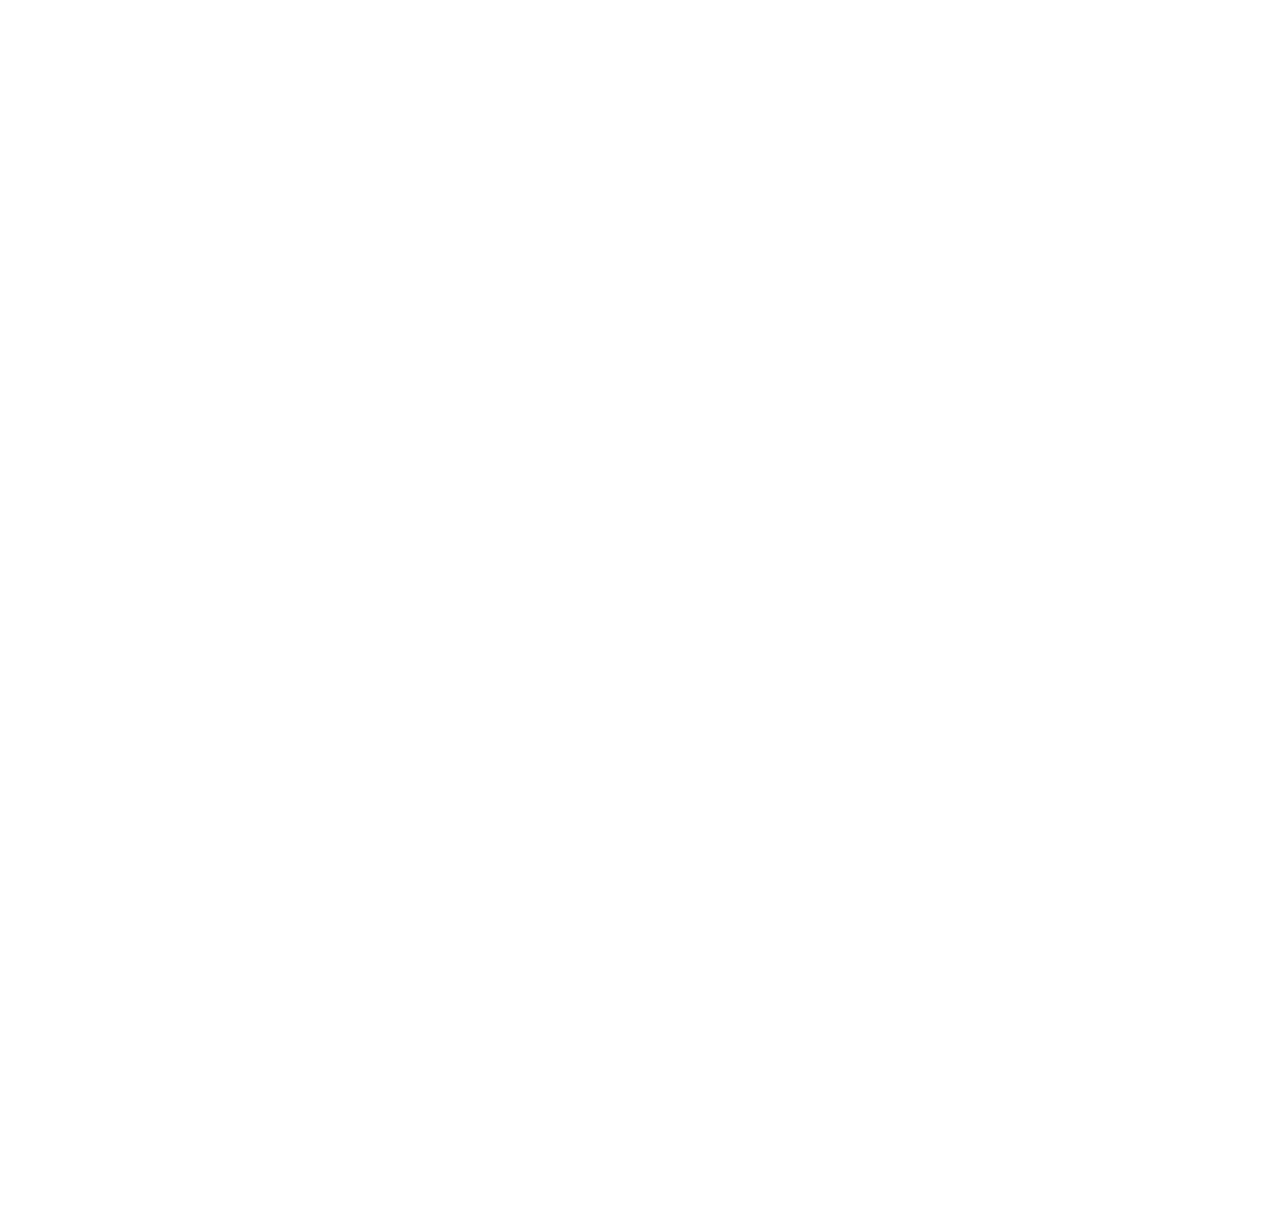
==== commit 1f7cc627: "estagio final do design responsivel" ====
--- a/primeiro desafio - Responsivel/html+css+js/index.html
+++ b/primeiro desafio - Responsivel/html+css+js/index.html
@@ -68,7 +68,39 @@
 			</div>
 			<aside><img src="img/cards.svg" alt="" class="card-home"></aside>
 		</div>
-
+		<footer class="footer-nav-container">
+			<div class=" gray-text text-footer-1">
+				<a>
+					<p class="footer-p">Trusted by 3000+ partners & customers</p>
+				</a>
+
+			</div>
+			<nav>
+				<ul class="footer-bar-1">
+					<a href="#"><img src="img/stripe.svg"> </a>
+				</ul>
+			</nav>
+			<nav>
+				<ul class="footer-bar-1">
+					<a href="#"><img src="img/orfium.svg"> </a>
+				</ul>
+			</nav>
+			<nav>
+				<ul class="footer-bar-1">
+					<a href="#"><img src="img/kinsta.svg"></a>
+				</ul>
+			</nav>
+			<nav>
+				<ul class="footer-bar-1">
+					<a href="#"></a><img src="img/bankable.svg"> </a>
+				</ul>
+			</nav>
+			<nav>
+				<ul class="footer-bar-1">
+					<a href="#"></a><img src="img/nowports.svg"> </a>
+				</ul>
+			</nav>
+		</footer>
 
 
 	</section>
--- a/primeiro desafio - Responsivel/html+css+js/css/style.css
+++ b/primeiro desafio - Responsivel/html+css+js/css/style.css
@@ -105,7 +105,7 @@
     flex-direction: row;
     align-items: center;
     padding: 4px 10px 4px 4px;
-    gap: 12px;
+    margin-bottom: 20px;
 
     width: 265px;
     height: 32px;
@@ -126,6 +126,8 @@
   .text-home {
     width: 335px;
     height: 129px;
+
+    position: relative;
 
     font-family: 'Satoshi';
     font-style: normal;
@@ -158,6 +160,8 @@
     line-height: 30px;
     /* or 188% */
 
+    margin-top: 16px;
+    margin-bottom: 32px;
 
     /* Alert/Content/Body */
 
@@ -170,6 +174,7 @@
     order: 1;
     align-self: stretch;
     flex-grow: 0;
+    position: relative;
   }
 
   .apple {
@@ -230,9 +235,10 @@
 
   .card-home {
     margin-top: 70px;
-    position: absolute;
+    position: relative;
     width: 335px;
     height: 336.53px;
+    margin-bottom: 70px;
   }
 
   .btn-dark-mode {
@@ -263,11 +269,13 @@
 
   .text-home-container {
 
-    position: absolute;
-  }
-
-  /*
+    position: relative;
+  }
+
+
   .footer-text-1 {
+
+
     width: 270px;
     height: 28px;
 
@@ -276,18 +284,18 @@
     font-weight: 500;
     font-size: 15px;
     line-height: 27px;
-
+    /* identical to box height, or 181% */
 
     display: flex;
     align-items: center;
     letter-spacing: -0.09px;
 
-
+    /* Alert/Content/Text 3 */
 
     color: #797B89;
 
 
-
+    /* Inside auto layout */
 
     flex: none;
     order: 0;
@@ -302,21 +310,26 @@
     padding: 0px;
 
     width: 335px;
-    height: 84px;
+    height: 112px;
 
     background: #FAF8F5;
 
-  
-
-    flex: none;
+    /* Inside auto layout */
+
+    flex-wrap: wrap;
     order: 2;
     align-self: stretch;
     flex-grow: 0;
-  }
-
- 
+
+    position: relative;
+  }
+
+  .footer-bar-1 {
+    decoration: none;
+    margin-left: 10px;
+  }
+
   .pg-2 {
-    background-color: var(--light-flyer);
     display: flex;
     flex-direction: column;
     align-items: center;
@@ -328,449 +341,527 @@
     height: 3304.68px;
     left: 0px;
     top: 1115px;
-  }
-
-  .second-home-container {
-    display: flex;
-    flex-direction: column;
+
+    background: #FFFFFF;
+
+    .second-home-container {
+      display: flex;
+      flex-direction: column;
+      justify-content: center;
+      align-items: center;
+      grid-row-gap: 52px;
+    }
+
+    .title-home-2 {
+      /* Flex Your Digital Wealth with Cadena */
+      margin-bottom: 52px;
+
+      width: 708.64px;
+      height: 32px;
+
+      font-family: 'Satoshi';
+      font-style: normal;
+      font-weight: 500;
+      font-size: 24px;
+      line-height: 32px;
+      display: flex;
+      align-items: center;
+      text-align: center;
+      letter-spacing: -1.824px;
+
+      /* Alert/Content/Header */
+
+      color: #1B1C20;
+
+
+      /* Inside auto layout */
+
+      flex: none;
+      order: 0;
+      flex-grow: 0;
+    }
+
+    .container-pg2 {
+      display: grid;
+      grid-template-columns: 1fr 1fr 1fr;
+
+    }
+
+    .aside-page-2 {
+      display: flex;
+      justify-content: center;
+
+      box-shadow: rgba(68, 55, 0, 0.01);
+      grid-column: 3;
+    }
+
+    .block {
+
+
+      display: flex;
+      flex-direction: column;
+      align-items: center;
+      padding: 39.7282px 65.5516px;
+      gap: 85.42px;
+
+      width: 335px;
+      height: 574.72px;
+
+      background: #FFFFFF;
+      box-shadow: 0px 1.98641px 3.97282px rgba(68, 55, 0, 0.01),
+        0px 99.3206px 174.804px rgba(68, 55, 0, 0.02),
+        0px 45.6875px 80.4497px rgba(68, 55, 0, 0.01),
+        0px 25.8233px 45.6875px rgba(68, 55, 0, 0.01),
+        0px 15.8913px 27.8098px rgba(68, 55, 0, 0.01),
+        0px 8.93885px 16.8845px rgba(68, 55, 0, 0.01),
+        0px 5.95923px 8.93885px rgba(68, 55, 0, 0.01),
+        0px 1.98641px 3.97282px rgba(68, 55, 0, 0.01);
+      border-radius: 23.8369px;
+
+
+
+      flex: none;
+      order: 1;
+      align-self: stretch;
+      flex-grow: 0;
+    }
+
+    .title-page-2 {
+      size: 25px;
+      margin-right: 107px;
+      margin-top: 40px;
+      margin-left: 100px;
+      line-height: 58.05px;
+    }
+
+    .texto-page-2 {
+      size: 16px;
+      text-align: center;
+    }
+
+    .texto-page-2-1 {
+      size: 16px;
+      text-align: center;
+      margin-bottom: 85px;
+
+    }
+
+    .dinheiro {
+
+
+
+      position: absolute;
+      width: 300px;
+      height: 300px;
+      left: 0px;
+      top: 0px;
+
+      background: #FCF4F2;
+      mix-blend-mode: overlay;
+    }
+
+    .pg-2-container-left {
+      display: grid;
+      grid-template-rows: 1fr 1fr;
+      grid-template-columns: 1fr 1fr;
+      grid-column: span 2;
+      grid-row: 1;
+      justify-items: center;
+      align-items: center;
+      grid-row-gap: 28px;
+      margin: 0 57px;
+    }
+
+    .prod-1 {
+      display: flex;
+      flex-direction: column;
+      justify-content: space-between;
+      align-items: center;
+      padding: 39.7282px 65.5516px 20px;
+      gap: 31.29px;
+
+      width: 335px;
+      height: 316.3px;
+
+      background: #FFFFFF;
+      box-shadow: 0px 1.98641px 3.97282px rgba(68, 55, 0, 0.01), 0px 99.3206px 174.804px rgba(68, 55, 0, 0.02), 0px 45.6875px 80.4497px rgba(68, 55, 0, 0.01), 0px 25.8233px 45.6875px rgba(68, 55, 0, 0.01), 0px 15.8913px 27.8098px rgba(68, 55, 0, 0.01), 0px 8.93885px 16.8845px rgba(68, 55, 0, 0.01), 0px 5.95923px 8.93885px rgba(68, 55, 0, 0.01), 0px 1.98641px 3.97282px rgba(68, 55, 0, 0.01);
+      border-radius: 23.8369px;
+
+      /* Inside auto layout */
+
+      flex: none;
+      order: 0;
+      align-self: stretch;
+      flex-grow: 0;
+    }
+
+    .title-pg-2-small {
+      /* Versatile Use */
+      text-align: center;
+
+      width: 133px;
+      height: 32px;
+
+      font-family: 'Satoshi';
+      font-style: normal;
+      font-weight: 400;
+      font-size: 23.8369px;
+      line-height: 32px;
+      display: flex;
+      align-items: center;
+      text-align: center;
+
+      color: #712FFF;
+
+
+      /* Inside auto layout */
+
+      flex: none;
+      order: 0;
+      flex-grow: 0;
+    }
+
+    .text-pg-2 {
+      width: 276.95px;
+      height: 81px;
+
+      font-family: 'Inter';
+      font-style: normal;
+      font-weight: 400;
+      font-size: 15.8913px;
+      line-height: 27px;
+      /* or 170% */
+
+      display: flex;
+      align-items: center;
+      text-align: center;
+      letter-spacing: -0.0893885px;
+
+      /* Content/Text 3 */
+
+      color: #797B89;
+
+
+      /* Inside auto layout */
+
+      flex: none;
+      order: 1;
+      flex-grow: 0;
+    }
+
+    .imagem-p1 {
+      position: absolute;
+      width: 131.51px;
+      height: 131.51px;
+      left: -12.89px;
+      top: -17.36px;
+
+      background: #FCF4F2;
+      mix-blend-mode: overlay;
+    }
+
+    .prod-2 {
+      display: flex;
+      flex-direction: column;
+      align-items: center;
+      padding: 39.7282px 69.5244px;
+      gap: 16.39px;
+
+      width: 335px;
+      height: 315.61px;
+
+      border-radius: 23.8369px;
+      box-shadow: 0px 1.98641px 3.97282px rgba(68, 55, 0, 0.01), 0px 99.3206px 174.804px rgba(68, 55, 0, 0.02), 0px 45.6875px 80.4497px rgba(68, 55, 0, 0.01), 0px 25.8233px 45.6875px rgba(68, 55, 0, 0.01), 0px 15.8913px 27.8098px rgba(68, 55, 0, 0.01), 0px 8.93885px 16.8845px rgba(68, 55, 0, 0.01), 0px 5.95923px 8.93885px rgba(68, 55, 0, 0.01), 0px 1.98641px 3.97282px rgba(68, 55, 0, 0.01);
+
+      flex: none;
+      order: 1;
+      align-self: stretch;
+      flex-grow: 0;
+    }
+
+    .imagem-p2 {
+      width: 103.24px;
+      height: 65.55px;
+
+
+
+
+      flex: none;
+      order: 1;
+      flex-grow: 0;
+    }
+
+    .prod-3 {
+      display: flex;
+      flex-direction: column;
+      justify-content: space-between;
+      align-items: center;
+      padding: 39.7282px 65.5516px 20px;
+      gap: 31.29px;
+
+      width: 335px;
+      height: 316.3px;
+
+      background: #FFFFFF;
+      box-shadow: 0px 1.98641px 3.97282px rgba(68, 55, 0, 0.01), 0px 99.3206px 174.804px rgba(68, 55, 0, 0.02), 0px 45.6875px 80.4497px rgba(68, 55, 0, 0.01), 0px 25.8233px 45.6875px rgba(68, 55, 0, 0.01), 0px 15.8913px 27.8098px rgba(68, 55, 0, 0.01), 0px 8.93885px 16.8845px rgba(68, 55, 0, 0.01), 0px 5.95923px 8.93885px rgba(68, 55, 0, 0.01), 0px 1.98641px 3.97282px rgba(68, 55, 0, 0.01);
+      border-radius: 23.8369px;
+
+
+      flex: none;
+      order: 0;
+      align-self: stretch;
+      flex-grow: 0;
+    }
+
+    .imagem-p3 {
+      position: absolute;
+      width: 102.41px;
+      height: 102.41px;
+      left: -7.37px;
+      top: -11.47px;
+
+      background: #FCF4F2;
+      mix-blend-mode: overlay;
+    }
+
+    .prod-4 {
+      display: flex;
+      flex-direction: column;
+      align-items: center;
+      padding: 39.7282px 69.5244px;
+      gap: 16.39px;
+
+      width: 335px;
+      height: 315.61px;
+
+      border-radius: 23.8369px;
+      box-shadow: 0px 1.98641px 3.97282px rgba(68, 55, 0, 0.01), 0px 99.3206px 174.804px rgba(68, 55, 0, 0.02), 0px 45.6875px 80.4497px rgba(68, 55, 0, 0.01), 0px 25.8233px 45.6875px rgba(68, 55, 0, 0.01), 0px 15.8913px 27.8098px rgba(68, 55, 0, 0.01), 0px 8.93885px 16.8845px rgba(68, 55, 0, 0.01), 0px 5.95923px 8.93885px rgba(68, 55, 0, 0.01), 0px 1.98641px 3.97282px rgba(68, 55, 0, 0.01);
+
+      flex: none;
+      order: 1;
+      align-self: stretch;
+      flex-grow: 0;
+    }
+
+    .imagem-p4 {
+      width: 173.81px;
+      height: 90.38px;
+
+      border-radius: 19.8641px;
+
+
+
+      flex: none;
+      order: 1;
+      flex-grow: 0;
+    }
+
+    .title-pg-2-small {
+      text-align: center;
+      font-size: 24px;
+      margin-top: 40px;
+    }
+
+    .title-pg2-med {
+      text-align: center;
+      margin-top: 40px;
+      font-size: 25px;
+      line-height: 33.52px;
+    }
+
+    .text-pg-2 {
+      text-align: center;
+      font-size: 16px;
+      line-height: 27px;
+      margin-left: 90px;
+      margin-right: 90px;
+    }
+
+    .imagem-p1 {
+      margin-top: 20px;
+      margin-left: 137px;
+      margin-right: 137px;
+      margin-bottom: 7px;
+    }
+
+    .imagem-p2 {
+      margin-top: 28px;
+      margin-bottom: 28px;
+      margin-right: 152px;
+      margin-left: 152px;
+    }
+
+
+    .imagem-p3 {
+      margin-left: 156px;
+      margin-right: 148px;
+      margin-bottom: 13px;
+      margin-top: 20px;
+    }
+
+    .imagem-p4 {
+
+      margin-left: 117px;
+      margin-bottom: 13px;
+      margin-top: 20px;
+    }
+
+
+
+    .box-pg-3 {
+      display: flex;
+      flex-direction: column;
+      align-items: center;
+      padding: 50px 20px 0px;
+      gap: 50px;
+
+      width: 335px;
+      height: 802px;
+
+      background: #FAF8F5;
+      border-radius: 25.6px;
+
+
+
+      flex: none;
+      order: 1;
+      flex-grow: 0;
+    }
+
+    .final-card {
+      width: 561px;
+      height: 424.81px;
+    }
+
+    .nav2-container {
+      display: flex;
+      flex-direction: column;
+      align-items: center;
+      padding: 40px 20px;
+      gap: 48px;
+
+      width: 375px;
+      height: 289px;
+
+      background: #FFFFFF;
+
+
+
+      flex: none;
+      order: 2;
+      flex-grow: 0;
+    }
+
+  }
+
+
+
+
+  .login.dark,
+  body.dark,
+  .pg-1.dark,
+  .pg-2.dark,
+  .pg-3.dark,
+  header.dark,
+  .pg-1-1.dark,
+  .Home.dark,
+  .Terms.dark,
+  .Privacy.dark {
+    background-color: var(--dark-bg);
+    color: var(--light-txt);
+  }
+
+  .a-1.dark,
+  .p-text-home.dark,
+  .final-title.dark {
+    color: var(--light-txt);
+  }
+
+  .badage.dark {
+    background-color: var(--purple-text);
+    color: var(--light-txt);
+  }
+
+  button.dark {
+    background-color: var(--light-txt);
+    color: var(--gray-text-flyer);
+  }
+
+  .btn-dark-mode.dark {
+    background-color: var(--light-txt);
+    border: 2px solid var(--gray-text-flyer);
+  }
+
+  .register.dark,
+  .button-final.dark {
+    background-color: var(--light-bg);
+    color: var(--dark-txt);
+  }
+
+  .register.dark:hover,
+  .button-final.dark:hover {
+    background-color: var(--purple-text);
+    color: var(--light-txt);
+  }
+
+  .login.dark:hover,
+  .Home.dark:hover,
+  .Terms.dark:hover,
+  .Privacy.dark:hover {
+    color: var(--purple-text);
+  }
+
+  .block.dark,
+  .pr-1.dark,
+  .pr-2.dark,
+  .pr-3.dark,
+  .pr-4.dark,
+  .box-pg-3.dark {
+    background-color: var(--dark-flyer);
+  }
+
+  /*classes de utilidade*/
+
+  .purple-text {
+    color: var(--purple-text);
+  }
+
+  .gray-text {
+    color: var(--gray-text);
+  }
+
+  .dark-text {
+    color: var(--dark-txt);
+  }
+
+  .gray-text-flyer {
+    color: var(--gray-text-flyer);
+  }
+
+  .align-center {
     justify-content: center;
-    align-items: center;
-    grid-row-gap: 52px;
-  }
-
-  .title-home-2 {
-    margin-top: 40px;
-    font-size: 44px;
-  }
-
-  .container-pg2 {
-    display: grid;
-    grid-template-columns: 1fr 1fr 1fr;
-
-  }
-
-  .aside-page-2 {
-    display: flex;
-    justify-content: center;
-
-    box-shadow: rgba(68, 55, 0, 0.01);
-    grid-column: 3;
-  }
-
-  .block {
- 
-
-  display: flex;
-  flex-direction: column;
-  align-items: center;
-  padding: 39.7282px 65.5516px;
-  gap: 85.42px;
-
-  width: 335px;
-  height: 574.72px;
-
-  background: #FFFFFF;
-  box-shadow: 0px 1.98641px 3.97282px rgba(68, 55, 0, 0.01),
-  0px 99.3206px 174.804px rgba(68, 55, 0, 0.02),
-  0px 45.6875px 80.4497px rgba(68, 55, 0, 0.01),
-  0px 25.8233px 45.6875px rgba(68, 55, 0, 0.01),
-  0px 15.8913px 27.8098px rgba(68, 55, 0, 0.01),
-  0px 8.93885px 16.8845px rgba(68, 55, 0, 0.01),
-  0px 5.95923px 8.93885px rgba(68, 55, 0, 0.01),
-  0px 1.98641px 3.97282px rgba(68, 55, 0, 0.01);
-  border-radius: 23.8369px;
-
-
-
-  flex: none;
-  order: 1;
-  align-self: stretch;
-  flex-grow: 0;
-}
-
-.title-page-2 {
-  size: 25px;
-  margin-right: 107px;
-  margin-top: 40px;
-  margin-left: 100px;
-  line-height: 58.05px;
-}
-
-.texto-page-2 {
-  size: 16px;
-  text-align: center;
-}
-
-.texto-page-2-1 {
-  size: 16px;
-  text-align: center;
-  margin-bottom: 85px;
-
-}
-
-.dinheiro {
- 
-
-
-  position: absolute;
-  width: 300px;
-  height: 300px;
-  left: 0px;
-  top: 0px;
-
-  background: #FCF4F2;
-  mix-blend-mode: overlay;
-}
-
-.pg-2-container-left {
-  display: grid;
-  grid-template-rows: 1fr 1fr;
-  grid-template-columns: 1fr 1fr;
-  grid-column: span 2;
-  grid-row: 1;
-  justify-items: center;
-  align-items: center;
-  grid-row-gap: 28px;
-  margin: 0 57px;
-}
-
-.prod-1 {
-  display: flex;
-  flex-direction: column;
-  justify-content: space-between;
-  align-items: center;
-  padding: 39.7282px 65.5516px 20px;
-  gap: 31.29px;
-
-  width: 335px;
-  height: 316.3px;
-
-  background: #FFFFFF;
-  box-shadow: 0px 1.98641px 3.97282px rgba(68, 55, 0, 0.01), 0px 99.3206px 174.804px rgba(68, 55, 0, 0.02), 0px 45.6875px 80.4497px rgba(68, 55, 0, 0.01), 0px 25.8233px 45.6875px rgba(68, 55, 0, 0.01), 0px 15.8913px 27.8098px rgba(68, 55, 0, 0.01), 0px 8.93885px 16.8845px rgba(68, 55, 0, 0.01), 0px 5.95923px 8.93885px rgba(68, 55, 0, 0.01), 0px 1.98641px 3.97282px rgba(68, 55, 0, 0.01);
-  border-radius: 23.8369px;
-
- 
-
-  flex: none;
-  order: 0;
-  align-self: stretch;
-  flex-grow: 0;
-}
-
-.imagem-p1 {
-  position: absolute;
-  width: 131.51px;
-  height: 131.51px;
-  left: -12.89px;
-  top: -17.36px;
-
-  background: #FCF4F2;
-  mix-blend-mode: overlay;
-}
-
-.prod-2 {
-  display: flex;
-  flex-direction: column;
-  align-items: center;
-  padding: 39.7282px 69.5244px;
-  gap: 16.39px;
-
-  width: 335px;
-  height: 315.61px;
-
-  border-radius: 23.8369px;
-  box-shadow: 0px 1.98641px 3.97282px rgba(68, 55, 0, 0.01), 0px 99.3206px 174.804px rgba(68, 55, 0, 0.02), 0px 45.6875px 80.4497px rgba(68, 55, 0, 0.01), 0px 25.8233px 45.6875px rgba(68, 55, 0, 0.01), 0px 15.8913px 27.8098px rgba(68, 55, 0, 0.01), 0px 8.93885px 16.8845px rgba(68, 55, 0, 0.01), 0px 5.95923px 8.93885px rgba(68, 55, 0, 0.01), 0px 1.98641px 3.97282px rgba(68, 55, 0, 0.01);
-
-  flex: none;
-  order: 1;
-  align-self: stretch;
-  flex-grow: 0;
-}
-
-.imagem-p2 {
-  width: 103.24px;
-  height: 65.55px;
-
-
- 
-
-  flex: none;
-  order: 1;
-  flex-grow: 0;
-}
-
-.prod-3 {
-  display: flex;
-  flex-direction: column;
-  justify-content: space-between;
-  align-items: center;
-  padding: 39.7282px 65.5516px 20px;
-  gap: 31.29px;
-
-  width: 335px;
-  height: 316.3px;
-
-  background: #FFFFFF;
-  box-shadow: 0px 1.98641px 3.97282px rgba(68, 55, 0, 0.01), 0px 99.3206px 174.804px rgba(68, 55, 0, 0.02), 0px 45.6875px 80.4497px rgba(68, 55, 0, 0.01), 0px 25.8233px 45.6875px rgba(68, 55, 0, 0.01), 0px 15.8913px 27.8098px rgba(68, 55, 0, 0.01), 0px 8.93885px 16.8845px rgba(68, 55, 0, 0.01), 0px 5.95923px 8.93885px rgba(68, 55, 0, 0.01), 0px 1.98641px 3.97282px rgba(68, 55, 0, 0.01);
-  border-radius: 23.8369px;
-
-
-  flex: none;
-  order: 0;
-  align-self: stretch;
-  flex-grow: 0;
-}
-
-.imagem-p3 {
-  position: absolute;
-  width: 102.41px;
-  height: 102.41px;
-  left: -7.37px;
-  top: -11.47px;
-
-  background: #FCF4F2;
-  mix-blend-mode: overlay;
-}
-
-.prod-4 {
-  display: flex;
-  flex-direction: column;
-  align-items: center;
-  padding: 39.7282px 69.5244px;
-  gap: 16.39px;
-
-  width: 335px;
-  height: 315.61px;
-
-  border-radius: 23.8369px;
-  box-shadow: 0px 1.98641px 3.97282px rgba(68, 55, 0, 0.01), 0px 99.3206px 174.804px rgba(68, 55, 0, 0.02), 0px 45.6875px 80.4497px rgba(68, 55, 0, 0.01), 0px 25.8233px 45.6875px rgba(68, 55, 0, 0.01), 0px 15.8913px 27.8098px rgba(68, 55, 0, 0.01), 0px 8.93885px 16.8845px rgba(68, 55, 0, 0.01), 0px 5.95923px 8.93885px rgba(68, 55, 0, 0.01), 0px 1.98641px 3.97282px rgba(68, 55, 0, 0.01);
-
-  flex: none;
-  order: 1;
-  align-self: stretch;
-  flex-grow: 0;
-}
-
-.imagem-p4 {
-  width: 173.81px;
-  height: 90.38px;
-
-  background: url(online-meeting-customer-service-virtual-meeting-video-call-african-american-business-woman-conversation-with-multiracial-colleagues-by-video-call-looking-camera);
-  border-radius: 19.8641px;
-
-
-
-  flex: none;
-  order: 1;
-  flex-grow: 0;
-}
-
-.title-pg-2-small {
-  text-align: center;
-  font-size: 24px;
-  margin-top: 40px;
-}
-
-.title-pg2-med {
-  text-align: center;
-  margin-top: 40px;
-  font-size: 25px;
-  line-height: 33.52px;
-}
-
-.text-pg-2 {
-  text-align: center;
-  font-size: 16px;
-  line-height: 27px;
-  margin-left: 90px;
-  margin-right: 90px;
-}
-
-.imagem-p1 {
-  margin-top: 20px;
-  margin-left: 137px;
-  margin-right: 137px;
-  margin-bottom: 7px;
-}
-
-.imagem-p2 {
-  margin-top: 28px;
-  margin-bottom: 28px;
-  margin-right: 152px;
-  margin-left: 152px;
-}
-
-
-.imagem-p3 {
-  margin-left: 156px;
-  margin-right: 148px;
-  margin-bottom: 13px;
-  margin-top: 20px;
-}
-
-.imagem-p4 {
-
-  margin-left: 117px;
-  margin-bottom: 13px;
-  margin-top: 20px;
-}
-
-
-
-.box-pg-3 {
-  display: flex;
-  flex-direction: column;
-  align-items: center;
-  padding: 50px 20px 0px;
-  gap: 50px;
-
-  width: 335px;
-  height: 802px;
-
-  background: #FAF8F5;
-  border-radius: 25.6px;
-
-
-
-  flex: none;
-  order: 1;
-  flex-grow: 0;
-}
-
-.final-card {
-  width: 561px;
-  height: 424.81px;
-}
-
-.nav2-container {
-  display: flex;
-  flex-direction: column;
-  align-items: center;
-  padding: 40px 20px;
-  gap: 48px;
-
-  width: 375px;
-  height: 289px;
-
-  background: #FFFFFF;
-
-
-
-  flex: none;
-  order: 2;
-  flex-grow: 0;
-}
-*/
-}
-
-
-
-
-.login.dark,
-body.dark,
-.pg-1.dark,
-.pg-2.dark,
-.pg-3.dark,
-header.dark,
-.pg-1-1.dark,
-.Home.dark,
-.Terms.dark,
-.Privacy.dark {
-  background-color: var(--dark-bg);
-  color: var(--light-txt);
-}
-
-.a-1.dark,
-.p-text-home.dark,
-.final-title.dark {
-  color: var(--light-txt);
-}
-
-.badage.dark {
-  background-color: var(--purple-text);
-  color: var(--light-txt);
-}
-
-button.dark {
-  background-color: var(--light-txt);
-  color: var(--gray-text-flyer);
-}
-
-.btn-dark-mode.dark {
-  background-color: var(--light-txt);
-  border: 2px solid var(--gray-text-flyer);
-}
-
-.register.dark,
-.button-final.dark {
-  background-color: var(--light-bg);
-  color: var(--dark-txt);
-}
-
-.register.dark:hover,
-.button-final.dark:hover {
-  background-color: var(--purple-text);
-  color: var(--light-txt);
-}
-
-.login.dark:hover,
-.Home.dark:hover,
-.Terms.dark:hover,
-.Privacy.dark:hover {
-  color: var(--purple-text);
-}
-
-.block.dark,
-.pr-1.dark,
-.pr-2.dark,
-.pr-3.dark,
-.pr-4.dark,
-.box-pg-3.dark {
-  background-color: var(--dark-flyer);
-}
-
-/*classes de utilidade*/
-
-.purple-text {
-  color: var(--purple-text);
-}
-
-.gray-text {
-  color: var(--gray-text);
-}
-
-.dark-text {
-  color: var(--dark-txt);
-}
-
-.gray-text-flyer {
-  color: var(--gray-text-flyer);
-}
-
-.align-center {
-  justify-content: center;
-}
-
-.purple-flyer {
-  color: var(--purple-title-flyer);
-}
-
-.white-text {
-  color: var(--light-txt);
-}
-
-.space-bottom {
-  margin-bottom: 22px;
-}
-
-.final-left {
-  margin-left: 32px;
-}
-
-.light-bg {
-  background-color: var(--light-bg);
-}
-
-.change-icon {
-  background-position-x: -45px;
-}+  }
+
+  .purple-flyer {
+    color: var(--purple-title-flyer);
+  }
+
+  .white-text {
+    color: var(--light-txt);
+  }
+
+  .space-bottom {
+    margin-bottom: 22px;
+  }
+
+  .final-left {
+    margin-left: 32px;
+  }
+
+  .light-bg {
+    background-color: var(--light-bg);
+  }
+
+  .change-icon {
+    background-position-x: -45px;
+  }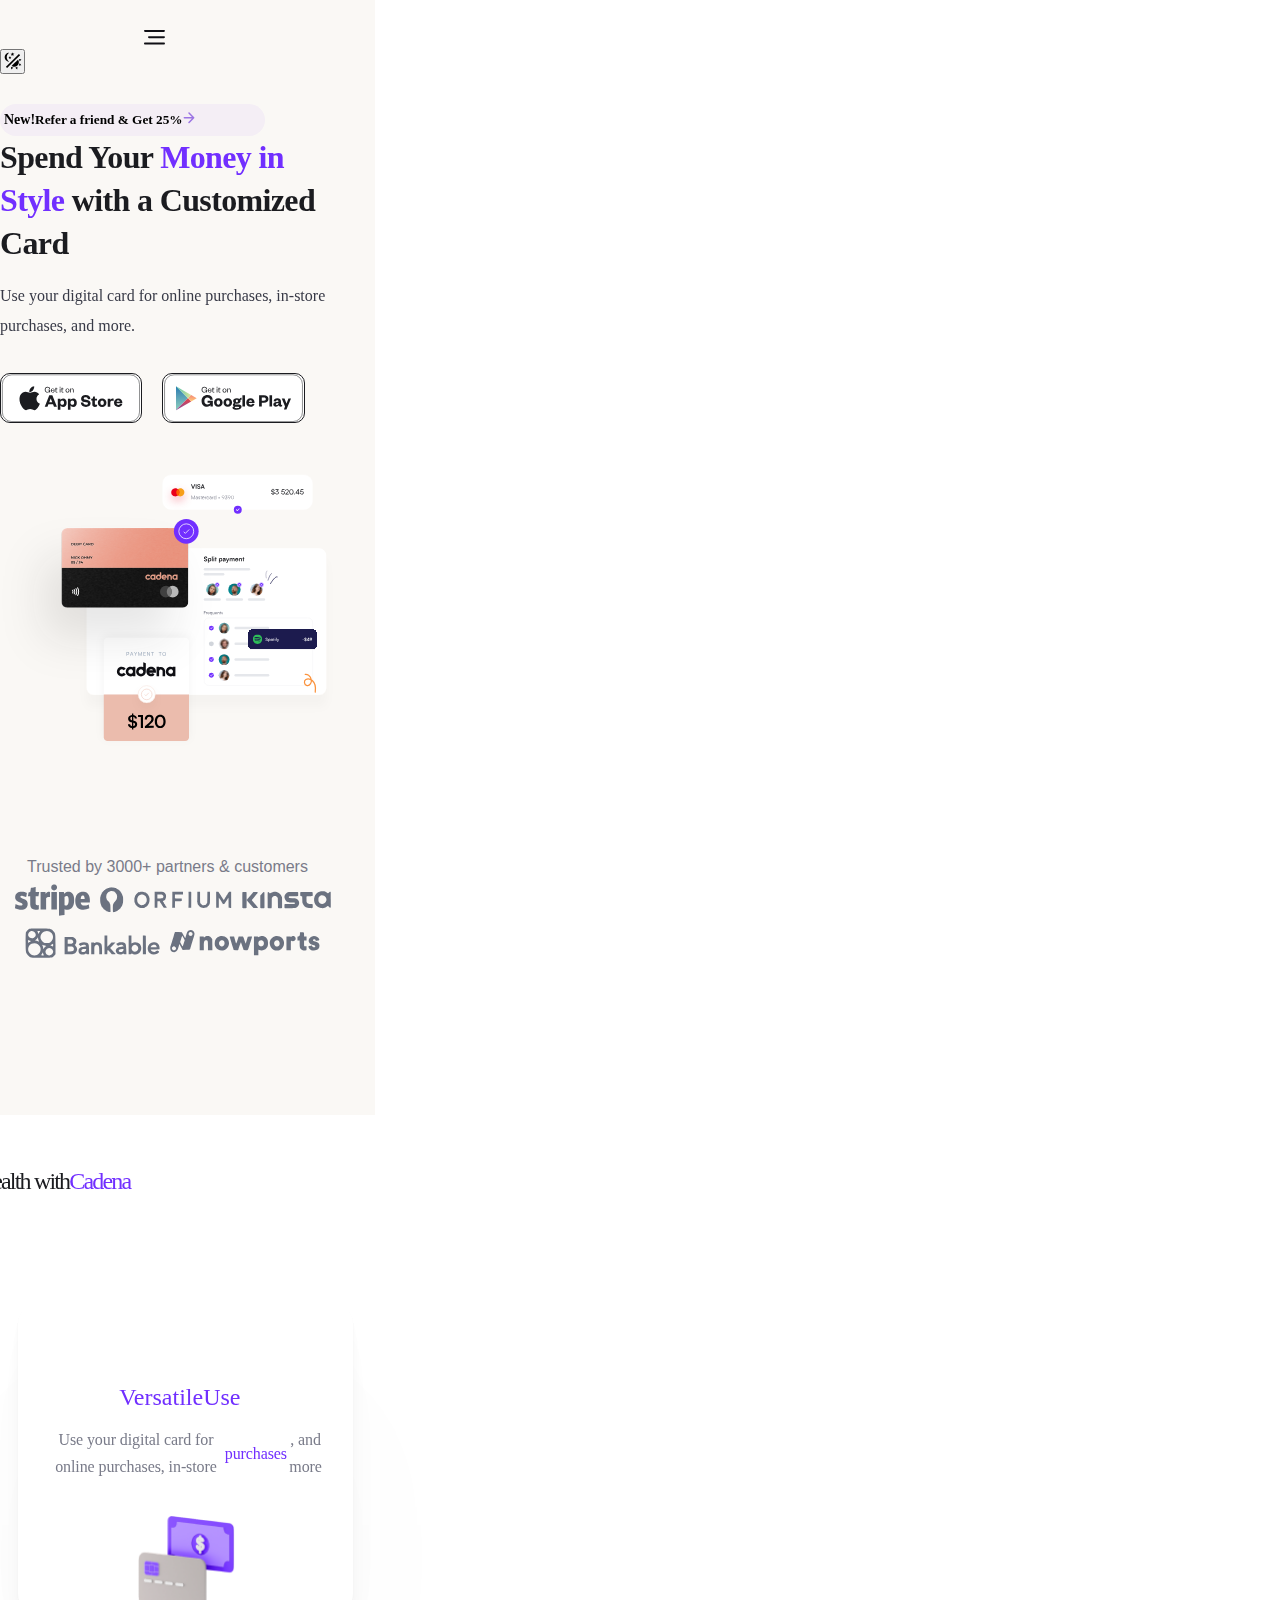
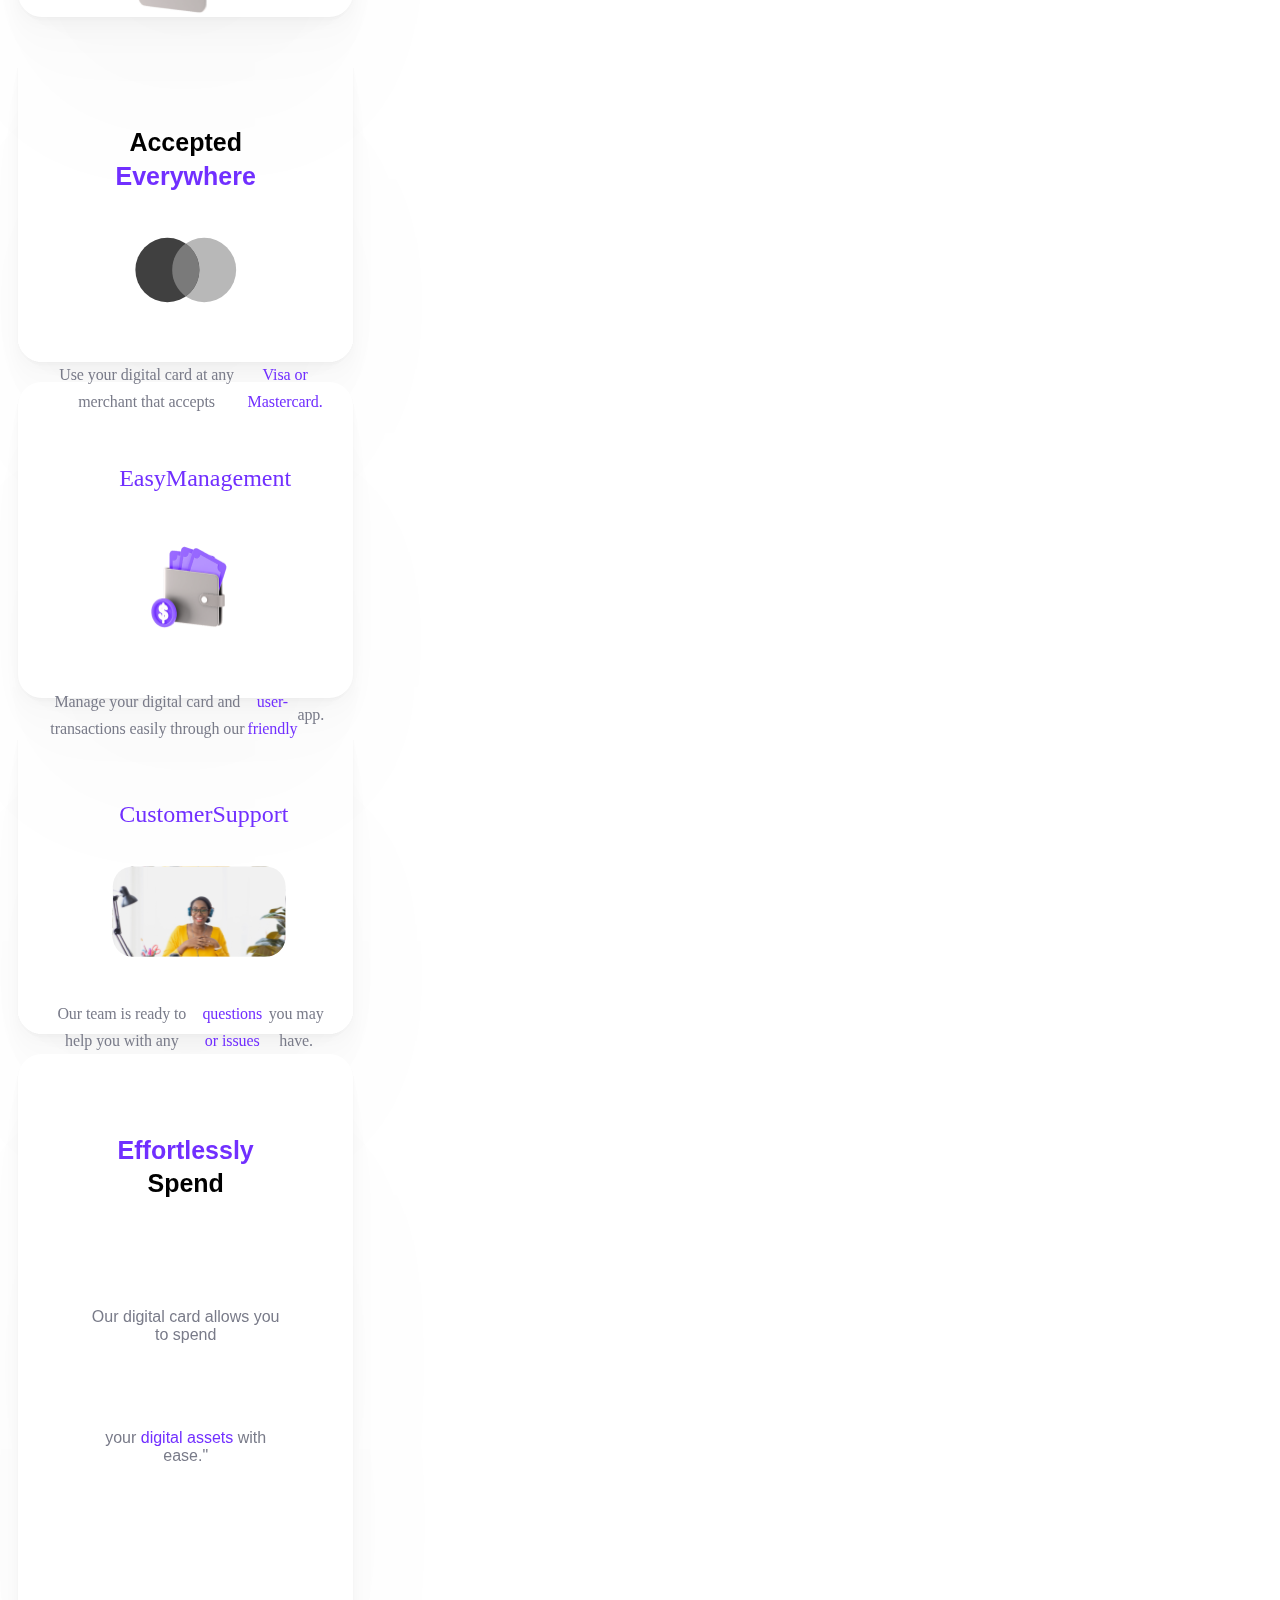
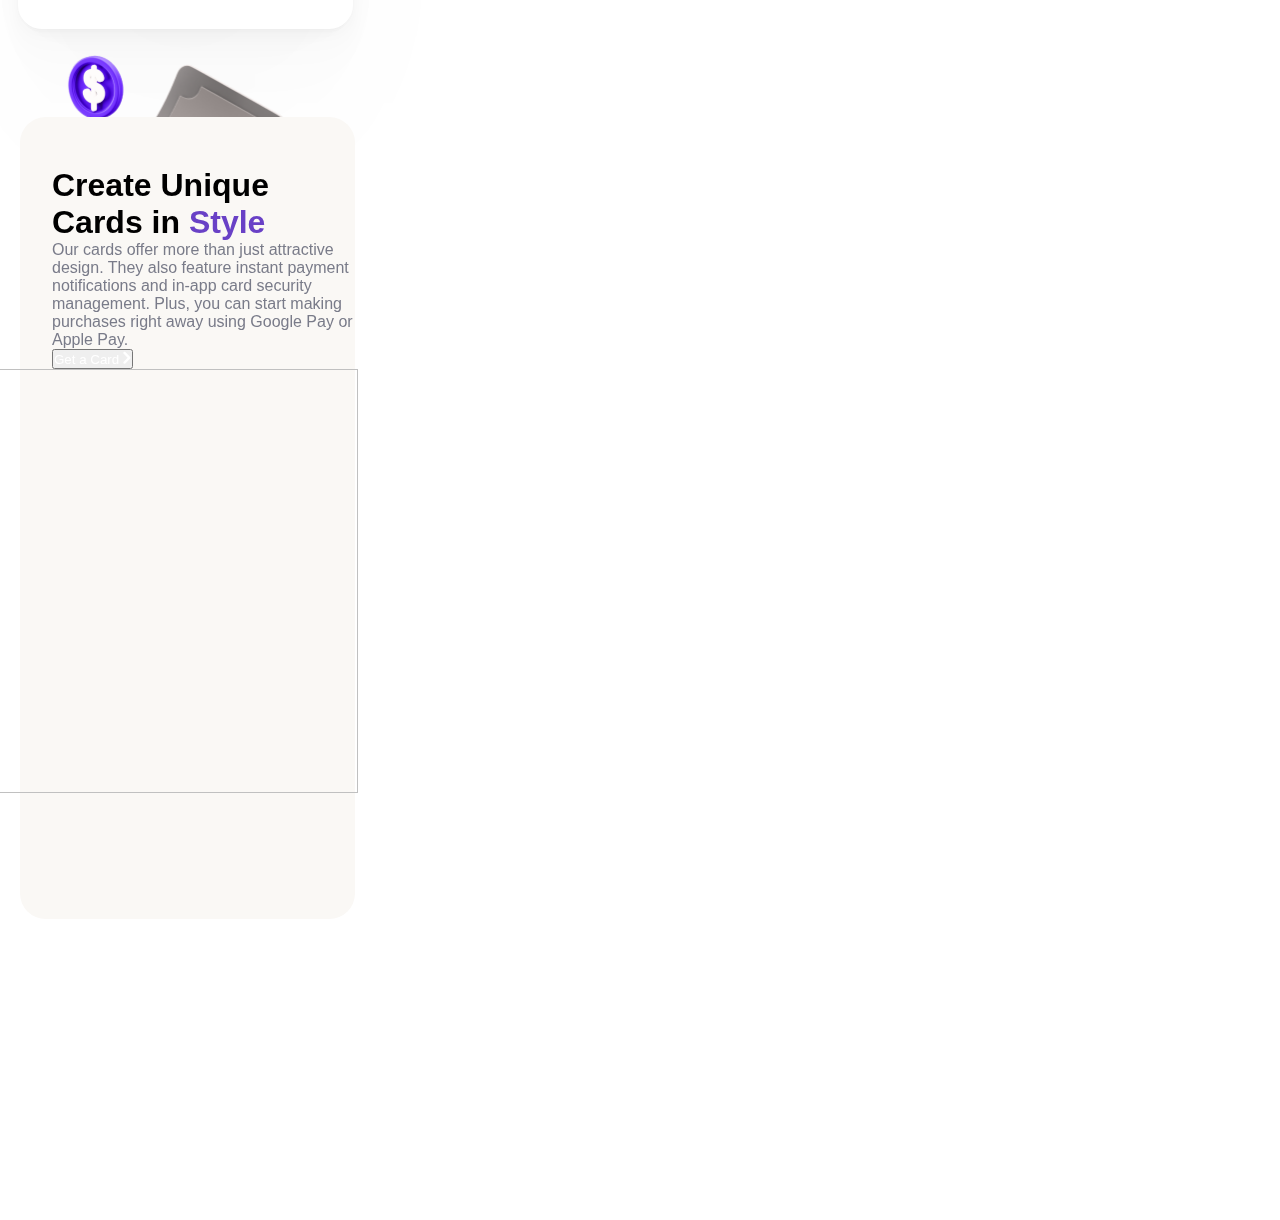
==== commit 407ccf27: "Responsividade bronken my site :(" ====
--- a/primeiro desafio - Responsivel/html+css+js/index.html
+++ b/primeiro desafio - Responsivel/html+css+js/index.html
@@ -47,26 +47,26 @@
 			</div>
 
 		</div>
-		<div class="text-home-container">
-			<div class="row">
-				<div class="col-sm-12 col-md-3 offset-md-2">
-					<div>
-						<h1 class="text-home">Spend Your
-							<span class="purple-flyer">
-								Money in Style </span> with a Customized Card
-						</h1>
-
-						<p class="p-text-home">Use your digital card for online purchases, in-store purchases, and more.
-						</p>
-
-					</div>
-					<div class="apple">
-						<img src="img/applestore.svg" alt="apple store" class="store">
-						<img src="img/playstore.svg" alt="play store" class="store play-store">
-					</div>
-				</div>
-			</div>
-			<aside><img src="img/cards.svg" alt="" class="card-home"></aside>
+
+		<div class="row">
+			<div class="col-sm-12 col-md-3 offset-md-2">
+				<div>
+					<h1 class="text-home">Spend Your
+						<span class="purple-flyer">
+							Money in Style </span> with a Customized Card
+					</h1>
+
+					<p class="p-text-home">Use your digital card for online purchases, in-store purchases, and more.
+					</p>
+
+				</div>
+				<div class="apple">
+					<img src="img/applestore.svg" alt="apple store" class="store">
+					<img src="img/playstore.svg" alt="play store" class="store play-store">
+				</div>
+			</div>
+		</div>
+		<aside><img src="img/cards.svg" alt="" class="card-home"></aside>
 		</div>
 		<footer class="footer-nav-container">
 			<div class=" gray-text text-footer-1">
--- a/primeiro desafio - Responsivel/html+css+js/css/style.css
+++ b/primeiro desafio - Responsivel/html+css+js/css/style.css
@@ -105,7 +105,7 @@
     flex-direction: row;
     align-items: center;
     padding: 4px 10px 4px 4px;
-    margin-bottom: 20px;
+
 
     width: 265px;
     height: 32px;
@@ -325,7 +325,7 @@
   }
 
   .footer-bar-1 {
-    decoration: none;
+
     margin-left: 10px;
   }
 
@@ -343,525 +343,1121 @@
     top: 1115px;
 
     background: #FFFFFF;
-
-    .second-home-container {
-      display: flex;
-      flex-direction: column;
-      justify-content: center;
-      align-items: center;
-      grid-row-gap: 52px;
-    }
-
-    .title-home-2 {
-      /* Flex Your Digital Wealth with Cadena */
-      margin-bottom: 52px;
-
-      width: 708.64px;
-      height: 32px;
-
-      font-family: 'Satoshi';
-      font-style: normal;
-      font-weight: 500;
-      font-size: 24px;
-      line-height: 32px;
-      display: flex;
-      align-items: center;
-      text-align: center;
-      letter-spacing: -1.824px;
-
-      /* Alert/Content/Header */
-
-      color: #1B1C20;
-
-
-      /* Inside auto layout */
-
-      flex: none;
-      order: 0;
-      flex-grow: 0;
-    }
-
-    .container-pg2 {
-      display: grid;
-      grid-template-columns: 1fr 1fr 1fr;
-
-    }
-
-    .aside-page-2 {
-      display: flex;
-      justify-content: center;
-
-      box-shadow: rgba(68, 55, 0, 0.01);
-      grid-column: 3;
-    }
-
-    .block {
-
-
-      display: flex;
-      flex-direction: column;
-      align-items: center;
-      padding: 39.7282px 65.5516px;
-      gap: 85.42px;
-
-      width: 335px;
-      height: 574.72px;
-
-      background: #FFFFFF;
-      box-shadow: 0px 1.98641px 3.97282px rgba(68, 55, 0, 0.01),
-        0px 99.3206px 174.804px rgba(68, 55, 0, 0.02),
-        0px 45.6875px 80.4497px rgba(68, 55, 0, 0.01),
-        0px 25.8233px 45.6875px rgba(68, 55, 0, 0.01),
-        0px 15.8913px 27.8098px rgba(68, 55, 0, 0.01),
-        0px 8.93885px 16.8845px rgba(68, 55, 0, 0.01),
-        0px 5.95923px 8.93885px rgba(68, 55, 0, 0.01),
-        0px 1.98641px 3.97282px rgba(68, 55, 0, 0.01);
-      border-radius: 23.8369px;
-
-
-
-      flex: none;
-      order: 1;
-      align-self: stretch;
-      flex-grow: 0;
-    }
-
-    .title-page-2 {
-      size: 25px;
-      margin-right: 107px;
-      margin-top: 40px;
-      margin-left: 100px;
-      line-height: 58.05px;
-    }
-
-    .texto-page-2 {
-      size: 16px;
-      text-align: center;
-    }
-
-    .texto-page-2-1 {
-      size: 16px;
-      text-align: center;
-      margin-bottom: 85px;
-
-    }
-
-    .dinheiro {
-
-
-
-      position: absolute;
-      width: 300px;
-      height: 300px;
-      left: 0px;
-      top: 0px;
-
-      background: #FCF4F2;
-      mix-blend-mode: overlay;
-    }
-
-    .pg-2-container-left {
-      display: grid;
-      grid-template-rows: 1fr 1fr;
-      grid-template-columns: 1fr 1fr;
-      grid-column: span 2;
-      grid-row: 1;
-      justify-items: center;
-      align-items: center;
-      grid-row-gap: 28px;
-      margin: 0 57px;
-    }
-
-    .prod-1 {
-      display: flex;
-      flex-direction: column;
-      justify-content: space-between;
-      align-items: center;
-      padding: 39.7282px 65.5516px 20px;
-      gap: 31.29px;
-
-      width: 335px;
-      height: 316.3px;
-
-      background: #FFFFFF;
-      box-shadow: 0px 1.98641px 3.97282px rgba(68, 55, 0, 0.01), 0px 99.3206px 174.804px rgba(68, 55, 0, 0.02), 0px 45.6875px 80.4497px rgba(68, 55, 0, 0.01), 0px 25.8233px 45.6875px rgba(68, 55, 0, 0.01), 0px 15.8913px 27.8098px rgba(68, 55, 0, 0.01), 0px 8.93885px 16.8845px rgba(68, 55, 0, 0.01), 0px 5.95923px 8.93885px rgba(68, 55, 0, 0.01), 0px 1.98641px 3.97282px rgba(68, 55, 0, 0.01);
-      border-radius: 23.8369px;
-
-      /* Inside auto layout */
-
-      flex: none;
-      order: 0;
-      align-self: stretch;
-      flex-grow: 0;
-    }
-
-    .title-pg-2-small {
-      /* Versatile Use */
-      text-align: center;
-
-      width: 133px;
-      height: 32px;
-
-      font-family: 'Satoshi';
-      font-style: normal;
-      font-weight: 400;
-      font-size: 23.8369px;
-      line-height: 32px;
-      display: flex;
-      align-items: center;
-      text-align: center;
-
-      color: #712FFF;
-
-
-      /* Inside auto layout */
-
-      flex: none;
-      order: 0;
-      flex-grow: 0;
-    }
-
-    .text-pg-2 {
-      width: 276.95px;
-      height: 81px;
-
-      font-family: 'Inter';
-      font-style: normal;
-      font-weight: 400;
-      font-size: 15.8913px;
-      line-height: 27px;
-      /* or 170% */
-
-      display: flex;
-      align-items: center;
-      text-align: center;
-      letter-spacing: -0.0893885px;
-
-      /* Content/Text 3 */
-
-      color: #797B89;
-
-
-      /* Inside auto layout */
-
-      flex: none;
-      order: 1;
-      flex-grow: 0;
-    }
-
-    .imagem-p1 {
-      position: absolute;
-      width: 131.51px;
-      height: 131.51px;
-      left: -12.89px;
-      top: -17.36px;
-
-      background: #FCF4F2;
-      mix-blend-mode: overlay;
-    }
-
-    .prod-2 {
-      display: flex;
-      flex-direction: column;
-      align-items: center;
-      padding: 39.7282px 69.5244px;
-      gap: 16.39px;
-
-      width: 335px;
-      height: 315.61px;
-
-      border-radius: 23.8369px;
-      box-shadow: 0px 1.98641px 3.97282px rgba(68, 55, 0, 0.01), 0px 99.3206px 174.804px rgba(68, 55, 0, 0.02), 0px 45.6875px 80.4497px rgba(68, 55, 0, 0.01), 0px 25.8233px 45.6875px rgba(68, 55, 0, 0.01), 0px 15.8913px 27.8098px rgba(68, 55, 0, 0.01), 0px 8.93885px 16.8845px rgba(68, 55, 0, 0.01), 0px 5.95923px 8.93885px rgba(68, 55, 0, 0.01), 0px 1.98641px 3.97282px rgba(68, 55, 0, 0.01);
-
-      flex: none;
-      order: 1;
-      align-self: stretch;
-      flex-grow: 0;
-    }
-
-    .imagem-p2 {
-      width: 103.24px;
-      height: 65.55px;
-
-
-
-
-      flex: none;
-      order: 1;
-      flex-grow: 0;
-    }
-
-    .prod-3 {
-      display: flex;
-      flex-direction: column;
-      justify-content: space-between;
-      align-items: center;
-      padding: 39.7282px 65.5516px 20px;
-      gap: 31.29px;
-
-      width: 335px;
-      height: 316.3px;
-
-      background: #FFFFFF;
-      box-shadow: 0px 1.98641px 3.97282px rgba(68, 55, 0, 0.01), 0px 99.3206px 174.804px rgba(68, 55, 0, 0.02), 0px 45.6875px 80.4497px rgba(68, 55, 0, 0.01), 0px 25.8233px 45.6875px rgba(68, 55, 0, 0.01), 0px 15.8913px 27.8098px rgba(68, 55, 0, 0.01), 0px 8.93885px 16.8845px rgba(68, 55, 0, 0.01), 0px 5.95923px 8.93885px rgba(68, 55, 0, 0.01), 0px 1.98641px 3.97282px rgba(68, 55, 0, 0.01);
-      border-radius: 23.8369px;
-
-
-      flex: none;
-      order: 0;
-      align-self: stretch;
-      flex-grow: 0;
-    }
-
-    .imagem-p3 {
-      position: absolute;
-      width: 102.41px;
-      height: 102.41px;
-      left: -7.37px;
-      top: -11.47px;
-
-      background: #FCF4F2;
-      mix-blend-mode: overlay;
-    }
-
-    .prod-4 {
-      display: flex;
-      flex-direction: column;
-      align-items: center;
-      padding: 39.7282px 69.5244px;
-      gap: 16.39px;
-
-      width: 335px;
-      height: 315.61px;
-
-      border-radius: 23.8369px;
-      box-shadow: 0px 1.98641px 3.97282px rgba(68, 55, 0, 0.01), 0px 99.3206px 174.804px rgba(68, 55, 0, 0.02), 0px 45.6875px 80.4497px rgba(68, 55, 0, 0.01), 0px 25.8233px 45.6875px rgba(68, 55, 0, 0.01), 0px 15.8913px 27.8098px rgba(68, 55, 0, 0.01), 0px 8.93885px 16.8845px rgba(68, 55, 0, 0.01), 0px 5.95923px 8.93885px rgba(68, 55, 0, 0.01), 0px 1.98641px 3.97282px rgba(68, 55, 0, 0.01);
-
-      flex: none;
-      order: 1;
-      align-self: stretch;
-      flex-grow: 0;
-    }
-
-    .imagem-p4 {
-      width: 173.81px;
-      height: 90.38px;
-
-      border-radius: 19.8641px;
-
-
-
-      flex: none;
-      order: 1;
-      flex-grow: 0;
-    }
-
-    .title-pg-2-small {
-      text-align: center;
-      font-size: 24px;
-      margin-top: 40px;
-    }
-
-    .title-pg2-med {
-      text-align: center;
-      margin-top: 40px;
-      font-size: 25px;
-      line-height: 33.52px;
-    }
-
-    .text-pg-2 {
-      text-align: center;
-      font-size: 16px;
-      line-height: 27px;
-      margin-left: 90px;
-      margin-right: 90px;
-    }
-
-    .imagem-p1 {
-      margin-top: 20px;
-      margin-left: 137px;
-      margin-right: 137px;
-      margin-bottom: 7px;
-    }
-
-    .imagem-p2 {
-      margin-top: 28px;
-      margin-bottom: 28px;
-      margin-right: 152px;
-      margin-left: 152px;
-    }
-
-
-    .imagem-p3 {
-      margin-left: 156px;
-      margin-right: 148px;
-      margin-bottom: 13px;
-      margin-top: 20px;
-    }
-
-    .imagem-p4 {
-
-      margin-left: 117px;
-      margin-bottom: 13px;
-      margin-top: 20px;
-    }
-
-
-
-    .box-pg-3 {
-      display: flex;
-      flex-direction: column;
-      align-items: center;
-      padding: 50px 20px 0px;
-      gap: 50px;
-
-      width: 335px;
-      height: 802px;
-
-      background: #FAF8F5;
-      border-radius: 25.6px;
-
-
-
-      flex: none;
-      order: 1;
-      flex-grow: 0;
-    }
-
-    .final-card {
-      width: 561px;
-      height: 424.81px;
-    }
-
-    .nav2-container {
-      display: flex;
-      flex-direction: column;
-      align-items: center;
-      padding: 40px 20px;
-      gap: 48px;
-
-      width: 375px;
-      height: 289px;
-
-      background: #FFFFFF;
-
-
-
-      flex: none;
-      order: 2;
-      flex-grow: 0;
-    }
-
-  }
-
-
-
-
-  .login.dark,
-  body.dark,
-  .pg-1.dark,
-  .pg-2.dark,
-  .pg-3.dark,
-  header.dark,
-  .pg-1-1.dark,
-  .Home.dark,
-  .Terms.dark,
-  .Privacy.dark {
-    background-color: var(--dark-bg);
+  }
+
+  .second-home-container {
+    display: flex;
+    flex-direction: column;
+    justify-content: center;
+    align-items: center;
+    grid-row-gap: 52px;
+    position: relative;
+  }
+
+  .title-home-2 {
+    /* Flex Your Digital Wealth with Cadena */
+    margin-bottom: 52px;
+    text-align: end;
+
+    width: 708.64px;
+    height: 32px;
+
+    font-family: 'Satoshi';
+    font-style: normal;
+    font-weight: 500;
+    font-size: 24px;
+    line-height: 32px;
+    display: flex;
+    align-items: center;
+    text-align: center;
+    letter-spacing: -1.824px;
+
+    /* Alert/Content/Header */
+
+    color: #1B1C20;
+
+
+    /* Inside auto layout */
+    position: relative;
+    flex: none;
+    order: 0;
+    flex-grow: 0;
+  }
+
+  .container-pg2 {
+    display: flex;
+    flex-direction: column;
+    align-items: center;
+    padding: 0px;
+    margin-left: 185px;
+
+
+
+    text-align: center;
+
+    width: 335px;
+    height: 1951.68px;
+
+
+    /* Inside auto layout */
+
+    flex: none;
+    order: 1;
+    align-self: stretch;
+    flex-grow: 0;
+
+
+  }
+
+  .aside-page-2 {
+    display: flex;
+    justify-content: center;
+
+    box-shadow: rgba(68, 55, 0, 0.01);
+    grid-column: 3;
+  }
+
+  .block {
+
+
+    display: flex;
+    flex-direction: column;
+    align-items: center;
+    padding: 39.7282px 65.5516px;
+    gap: 85.42px;
+
+    width: 335px;
+    height: 574.72px;
+
+    background: #FFFFFF;
+    box-shadow: 0px 1.98641px 3.97282px rgba(68, 55, 0, 0.01),
+      0px 99.3206px 174.804px rgba(68, 55, 0, 0.02),
+      0px 45.6875px 80.4497px rgba(68, 55, 0, 0.01),
+      0px 25.8233px 45.6875px rgba(68, 55, 0, 0.01),
+      0px 15.8913px 27.8098px rgba(68, 55, 0, 0.01),
+      0px 8.93885px 16.8845px rgba(68, 55, 0, 0.01),
+      0px 5.95923px 8.93885px rgba(68, 55, 0, 0.01),
+      0px 1.98641px 3.97282px rgba(68, 55, 0, 0.01);
+    border-radius: 23.8369px;
+
+
+
+    flex: none;
+    order: 1;
+    align-self: stretch;
+    flex-grow: 0;
+  }
+
+  .title-page-2 {
+    size: 25px;
+    margin-right: 107px;
+    margin-top: 40px;
+    margin-left: 100px;
+    line-height: 58.05px;
+  }
+
+  .texto-page-2 {
+    size: 16px;
+    text-align: center;
+  }
+
+  .texto-page-2-1 {
+    size: 16px;
+    text-align: center;
+    margin-bottom: 85px;
+
+  }
+
+  .dinheiro {
+    width: 300px;
+    height: 300px;
+
+    position: relative;
+    /* Inside auto layout */
+
+    flex: none;
+    order: 1;
+    flex-grow: 0;
+  }
+
+
+  .prod {
+    text-align: center;
+    margin-left: 20px;
+    margin-right: 20px;
+    padding-bottom: 60px;
+    margin-bottom: 20px;
+  }
+
+  .pr-1 {
+    display: flex;
+    flex-direction: column;
+    justify-content: space-between;
+    align-items: center;
+    padding: 39.7282px 65.5516px 20px;
+    margin-bottom: 29px;
+
+    width: 335px;
+    height: 316.3px;
+
+    background: #FFFFFF;
+
+
+    box-shadow: 0px 1.98641px 3.97282px rgba(68, 55, 0, 0.01),
+      0px 99.3206px 174.804px rgba(68, 55, 0, 0.02),
+      0px 45.6875px 80.4497px rgba(68, 55, 0, 0.01),
+      0px 25.8233px 45.6875px rgba(68, 55, 0, 0.01),
+      0px 15.8913px 27.8098px rgba(68, 55, 0, 0.01),
+      0px 8.93885px 16.8845px rgba(68, 55, 0, 0.01),
+      0px 5.95923px 8.93885px rgba(68, 55, 0, 0.01),
+      0px 1.98641px 3.97282px rgba(68, 55, 0, 0.01);
+    border-radius: 23.8369px;
+
+    /* Inside auto layout */
+
+    flex: none;
+    order: 0;
+    align-self: stretch;
+    flex-grow: 0;
+  }
+
+  .title-pg-2-small {
+    /* Versatile Use */
+    text-align: center;
+
+    width: 133px;
+    height: 32px;
+
+    font-family: 'Satoshi';
+    font-style: normal;
+    font-weight: 400;
+    font-size: 23.8369px;
+    line-height: 32px;
+    display: flex;
+    align-items: center;
+    text-align: center;
+
+    color: #712FFF;
+
+
+    /* Inside auto layout */
+
+    flex: none;
+    order: 0;
+    flex-grow: 0;
+  }
+
+  .text-pg-2 {
+    width: 276.95px;
+    height: 81px;
+
+    font-family: 'Inter';
+    font-style: normal;
+    font-weight: 400;
+    font-size: 15.8913px;
+    line-height: 27px;
+    /* or 170% */
+
+    display: flex;
+    align-items: center;
+    text-align: center;
+    letter-spacing: -0.0893885px;
+
+    /* Content/Text 3 */
+
+    color: #797B89;
+
+
+    /* Inside auto layout */
+
+    flex: none;
+    order: 1;
+    flex-grow: 0;
+  }
+
+  .imagem-p1 {
+    width: 102.32px;
+    height: 101px;
+
+
+    /* Inside auto layout */
+
+    flex: none;
+    order: 2;
+    flex-grow: 0;
+  }
+
+  .pr-2 {
+    display: flex;
+    flex-direction: column;
+    align-items: center;
+    padding: 39.7282px 69.5244px;
+    gap: 16.39px;
+
+    width: 335px;
+    height: 315.61px;
+
+    border-radius: 23.8369px;
+    box-shadow: 0px 1.98641px 3.97282px rgba(68, 55, 0, 0.01), 0px 99.3206px 174.804px rgba(68, 55, 0, 0.02), 0px 45.6875px 80.4497px rgba(68, 55, 0, 0.01), 0px 25.8233px 45.6875px rgba(68, 55, 0, 0.01), 0px 15.8913px 27.8098px rgba(68, 55, 0, 0.01), 0px 8.93885px 16.8845px rgba(68, 55, 0, 0.01), 0px 5.95923px 8.93885px rgba(68, 55, 0, 0.01), 0px 1.98641px 3.97282px rgba(68, 55, 0, 0.01);
+
+    flex: none;
+    order: 1;
+    align-self: stretch;
+    flex-grow: 0;
+  }
+
+  .imagem-p2 {
+    width: 103.24px;
+    height: 65.55px;
+
+
+
+
+    flex: none;
+    order: 1;
+    flex-grow: 0;
+  }
+
+  .pr-3 {
+    display: flex;
+    flex-direction: column;
+    justify-content: space-between;
+    align-items: center;
+    padding: 39.7282px 65.5516px 20px;
+    gap: 31.29px;
+
+    width: 335px;
+    height: 316.3px;
+
+    background: #FFFFFF;
+    box-shadow: 0px 1.98641px 3.97282px rgba(68, 55, 0, 0.01), 0px 99.3206px 174.804px rgba(68, 55, 0, 0.02), 0px 45.6875px 80.4497px rgba(68, 55, 0, 0.01), 0px 25.8233px 45.6875px rgba(68, 55, 0, 0.01), 0px 15.8913px 27.8098px rgba(68, 55, 0, 0.01), 0px 8.93885px 16.8845px rgba(68, 55, 0, 0.01), 0px 5.95923px 8.93885px rgba(68, 55, 0, 0.01), 0px 1.98641px 3.97282px rgba(68, 55, 0, 0.01);
+    border-radius: 23.8369px;
+
+
+    flex: none;
+    order: 0;
+    align-self: stretch;
+    flex-grow: 0;
+  }
+
+  .imagem-p3 {
+    width: 78.45px;
+    height: 85px;
+
+
+    /* Inside auto layout */
+
+    flex: none;
+    order: 1;
+    flex-grow: 0;
+  }
+
+  .pr-4 {
+    display: flex;
+    flex-direction: column;
+    align-items: center;
+    padding: 39.7282px 69.5244px;
+    gap: 16.39px;
+
+    width: 335px;
+    height: 315.61px;
+
+    border-radius: 23.8369px;
+    box-shadow: 0px 1.98641px 3.97282px rgba(68, 55, 0, 0.01), 0px 99.3206px 174.804px rgba(68, 55, 0, 0.02), 0px 45.6875px 80.4497px rgba(68, 55, 0, 0.01), 0px 25.8233px 45.6875px rgba(68, 55, 0, 0.01), 0px 15.8913px 27.8098px rgba(68, 55, 0, 0.01), 0px 8.93885px 16.8845px rgba(68, 55, 0, 0.01), 0px 5.95923px 8.93885px rgba(68, 55, 0, 0.01), 0px 1.98641px 3.97282px rgba(68, 55, 0, 0.01);
+
+    flex: none;
+    order: 1;
+    align-self: stretch;
+    flex-grow: 0;
+  }
+
+  .imagem-p4 {
+    width: 173.81px;
+    height: 90.38px;
+
+    border-radius: 19.8641px;
+
+    margin-right: 90px;
+
+    flex: none;
+    order: 1;
+    flex-grow: 0;
+  }
+
+  .title-pg-2-small {
+    text-align: center;
+    font-size: 24px;
+    margin-top: 40px;
+  }
+
+  .title-pg2-med {
+    text-align: center;
+    margin-top: 40px;
+    font-size: 25px;
+    line-height: 33.52px;
+  }
+
+  .text-pg-2 {
+    text-align: center;
+    font-size: 16px;
+    line-height: 27px;
+    margin-left: 90px;
+    margin-right: 90px;
+  }
+
+  .imagem-p1 {
+    margin-top: 20px;
+    margin-left: 137px;
+    margin-right: 137px;
+    margin-bottom: 7px;
+  }
+
+  .imagem-p2 {
+    margin-top: 28px;
+    margin-bottom: 28px;
+    margin-right: 152px;
+    margin-left: 152px;
+  }
+
+
+  .imagem-p3 {
+    margin-left: 156px;
+    margin-right: 148px;
+    margin-bottom: 13px;
+    margin-top: 20px;
+  }
+
+  .imagem-p4 {
+
+    margin-left: 117px;
+    margin-bottom: 13px;
+    margin-top: 20px;
+  }
+
+
+
+  .box-pg-3 {
+    display: flex;
+    flex-direction: column;
+    align-items: center;
+    padding: 50px 0px 0px;
+
+    width: 335px;
+    height: 802px;
+
+    background: #FAF8F5;
+    border-radius: 25.6px;
+
+
+
+    flex: none;
+    order: 1;
+    flex-grow: 0;
+    position: relative;
+  }
+
+  .final-card {
+    width: 461px;
+    height: 424.81px;
+    margin-right: 120px;
+  }
+
+
+
+}
+
+@media screen and (min-width: 1440px) {
+  .pg-1 {
+    background-color: var(--light-bg);
+    width: 100%;
+    height: 100vh;
+    top: 0;
+  }
+
+  /* formatação das variáveis de texto*/
+  li,
+  a,
+  button,
+  h1,
+  h2 {
+    font-family: "Satoshi", sans-serif;
+    font-weight: 500;
+    font-size: 16px;
+    text-decoration: none;
+  }
+
+  h4 {
+    color: var(--purple-text);
+  }
+
+  p {
+    font-family: "Satoshi", sans-serif;
+  }
+
+  /* top bar */
+  header {
+    display: flex;
+    justify-content: space-between;
+    align-items: baseline;
+    top: 0;
+    position: fixed;
+    overflow: hidden;
+    background-color: var(--light-bg);
+    width: 100%;
+    padding: 9px 0;
+    padding-top: 30px;
+  }
+
+  #logo {
+    cursor: pointer;
+    margin-left: 112px;
+    display: inline;
+  }
+
+  .nav-bar {
+    list-style: none;
+    justify-content: start;
+  }
+
+
+  .nav-bar li {
+    display: inline;
+    padding: 0px 20px;
+    margin-top: 8px;
+    float: right;
+    align-items: center;
+  }
+
+  .nav-bar li a {
+    transition: all 0.3s ease 0s;
+    font-weight: bold;
+  }
+
+
+  h1.dark {
     color: var(--light-txt);
   }
 
-  .a-1.dark,
-  .p-text-home.dark,
-  .final-title.dark {
+  /* coloração da a da top-bar */
+  .a-1 {
+    color: var(--dark-txt);
+  }
+
+  /* definição padrão dos botoes */
+  button {
+
+    background-color: var(--dark-button);
+    border: none;
+    border-radius: 8px;
+    cursor: pointer;
+  }
+
+
+  /* Botão para a troca de cores */
+  .btn-dark-mode {
+    width: 45px;
+    height: 45px;
+    display: block;
+    align-items: center;
+    background-repeat: no-repeat;
+    position: fixed;
+    bottom: 45px;
+    right: 45px;
+    border-radius: 50%;
+    z-index: 200;
+    transition: all 0.2s ease-out;
+    border: none;
+    cursor: pointer;
+    text-align: center;
+    background-color: transparent;
+    border: 2px solid var(--dark-bg);
+  }
+
+  .btn-dark-mode img {
+    width: 40px;
+    height: 40px;
+
+    vertical-align: middle;
+    display: inline-block;
+  }
+
+  .btn-dark-mode:hover {
+    transform: scale(1.1);
+  }
+
+  .dark-mode {
+    width: 245px;
+    height: 165px;
+    padding: 25px;
+    position: fixed;
+    bottom: 115px;
+    right: 65px;
+    z-index: 100;
+    display: none;
+  }
+
+  /* configuração para login e sign up  */
+  .log-sig {
+    padding: 9px 25px;
+    display: inline-block;
+  }
+
+  .login {
+    border: none;
+    background-color: transparent;
+    color: var(--dark-txt);
+    font-weight: bold;
+  }
+
+  .register {
     color: var(--light-txt);
-  }
-
-  .badage.dark {
+    margin-right: 112px;
+  }
+
+  .register:hover,
+  .button-final:hover {
     background-color: var(--purple-text);
     color: var(--light-txt);
   }
 
-  button.dark {
-    background-color: var(--light-txt);
+  .login:hover,
+  .Home:hover,
+  .Terms:hover,
+  .Privacy:hover {
+    color: var(--purple-text);
+  }
+
+  .login:hover {
+    color: var(--purple-text);
+  }
+
+  .menu-mobile {
+    display: none;
+  }
+
+  .pg-1-1 {
+    padding-top: 120px;
+  }
+
+  .page-1-container {
+    width: 265px;
+    display: flex;
+    align-items: baseline;
+
+    background: var(--light-content);
+    margin-top: 64px;
+    margin-left: 112px;
+    border-radius: 20px;
+
+  }
+
+  .badage-box {
+    display: flex;
+    flex-direction: row;
+    align-items: center;
+    padding: 4px 10px 4px 4px;
+    gap: 12px;
+
+    width: 265px;
+    height: 32px;
+
+    /* Primary/50 */
+
+    background: #F9F5FF;
+    mix-blend-mode: multiply;
+    border-radius: 16px;
+  }
+
+
+  .new {
+    width: 35px;
+    height: 20px;
+
+    /* Text sm/Medium */
+    background-color: var(--light-bg);
+    font-family: 'Inter';
+    font-style: normal;
+    font-weight: 500;
+    font-size: 14px;
+    line-height: 20px;
+    /* identical to box height, or 143% */
+
+    text-align: center;
+  }
+
+  .badage-p {
+    color: var(--purple-text);
+
+  }
+
+  .badage {
+    display: flex;
+    flex-direction: row;
+    align-items: center;
+    padding: 2px 10px;
+
+    width: 55px;
+    height: 24px;
+
+    /* Base/White */
+
+    background: #FFFFFF;
+    mix-blend-mode: normal;
+    border-radius: 16px;
+  }
+
+  .content {
+    width: 164px;
+    height: 20px;
+
+    /* Text sm/Medium */
+
+    font-family: 'Inter';
+    font-style: normal;
+    font-weight: 500;
+    font-size: 14px;
+    line-height: 20px;
+    color: var(--purple-text);
+
+  }
+
+  .seta {
+    margin-left: 7px;
+  }
+
+  .card-home {
+    position: absolute;
+    float: right;
+    margin: 10px 0 30px 412px;
+    top: 30px;
+    left: 470px;
+    width: 604.75px;
+    height: 607.5px;
+  }
+
+  .text-home-container {
+    display: flex;
+    align-items: center;
+    justify-content: start;
+    margin-right: 2px;
+  }
+
+  .text-home {
+    display: flex;
+    font-size: 45px;
+    width: 489px;
+    height: 177px;
+    display: table;
+    margin-bottom: 24px;
+    top: 10px;
+  }
+
+  .text-home:first-child {
+    margin-left: 112px;
+  }
+
+  .p-text-home {
+    margin-top: 24px;
+    margin-bottom: 32px;
+    margin-left: 110px;
     color: var(--gray-text-flyer);
-  }
-
-  .btn-dark-mode.dark {
-    background-color: var(--light-txt);
-    border: 2px solid var(--gray-text-flyer);
-  }
-
-  .register.dark,
-  .button-final.dark {
-    background-color: var(--light-bg);
-    color: var(--dark-txt);
-  }
-
-  .register.dark:hover,
-  .button-final.dark:hover {
-    background-color: var(--purple-text);
-    color: var(--light-txt);
-  }
-
-  .login.dark:hover,
-  .Home.dark:hover,
-  .Terms.dark:hover,
-  .Privacy.dark:hover {
-    color: var(--purple-text);
-  }
-
-  .block.dark,
-  .pr-1.dark,
-  .pr-2.dark,
-  .pr-3.dark,
-  .pr-4.dark,
-  .box-pg-3.dark {
-    background-color: var(--dark-flyer);
-  }
-
-  /*classes de utilidade*/
-
-  .purple-text {
-    color: var(--purple-text);
-  }
-
-  .gray-text {
+    font-size: 20px;
+  }
+
+  .store {
+    display: inline-block;
+    margin-right: 15px;
+    margin-bottom: 280px;
+    cursor: pointer;
+  }
+
+  .store:first-child {
+    margin-left: 112px;
+  }
+
+  .store:last-child {
+    margin-left: 110px;
+  }
+
+  /* formatação dos footers */
+  .footer-nav-container {
+    display: flex;
+    flex-direction: row;
+    justify-content: center;
+    align-items: center;
+    position: absolute;
+    top: 847.5px;
+
+    width: 100%;
+    height: 183.66px;
+  }
+
+  footer {
+    display: flex;
+    justify-content: space-between;
+    padding: 0 10%;
+  }
+
+  .footer-p {
+    text-align: center;
+    font-weight: 500;
+    font-size: 15px;
+    line-height: 27px;
+    margin-right: 100px;
+    float: right;
+    position: absolute;
+  }
+
+  .footer-bar-1 {
+    list-style: none;
+    justify-content: center;
+    margin-right: 170px;
+  }
+
+  .footer-bar-1 li {
+    display: inline-block;
+    padding: 0px 20px;
+  }
+
+  .text-footer-1 {
+    display: flex;
+    justify-content: center;
+    align-items: center;
+    font-family: "Satoshi" sans-serif;
+    padding-left: 0.9px;
+    size: 15px;
     color: var(--gray-text);
   }
 
-  .dark-text {
-    color: var(--dark-txt);
-  }
-
-  .gray-text-flyer {
-    color: var(--gray-text-flyer);
-  }
-
-  .align-center {
+  /* formatação da pagina 2 */
+  .pg-2 {
+    background-color: var(--light-flyer);
+    padding-bottom: 96px;
+    width: 100%;
+    width: 1440px;
+    height: 962.3px;
+  }
+
+  .second-home-container {
+    display: flex;
+    flex-direction: column;
     justify-content: center;
-  }
-
-  .purple-flyer {
-    color: var(--purple-title-flyer);
-  }
-
-  .white-text {
-    color: var(--light-txt);
-  }
-
-  .space-bottom {
-    margin-bottom: 22px;
-  }
-
-  .final-left {
+    align-items: center;
+    grid-row-gap: 52px;
+  }
+
+  .title-home-2 {
+    margin-top: 40px;
+    font-size: 44px;
+  }
+
+  .container-pg2 {
+    display: grid;
+    grid-template-columns: 1fr 1fr 1fr;
+
+  }
+
+  .aside-page-2 {
+    display: flex;
+    justify-content: center;
+
+    box-shadow: rgba(68, 55, 0, 0.01);
+    grid-column: 3;
+  }
+
+  .block {
+    border: 5px solid transparent;
+    box-shadow: 0 0 10px rgba(0, 0, 0, 0.3);
+    border-radius: 15px;
+    margin-right: 80px;
+    padding-bottom: 60px;
+    float: right;
+  }
+
+  .title-page-2 {
+    size: 25px;
+    margin-right: 107px;
+    margin-top: 40px;
+    margin-left: 100px;
+    line-height: 58.05px;
+  }
+
+  .texto-page-2 {
+    size: 16px;
+    text-align: center;
+  }
+
+  .texto-page-2-1 {
+    size: 16px;
+    text-align: center;
+    margin-bottom: 85px;
+
+  }
+
+  .dinheiro {
+    margin-right: 54px;
+    margin-left: 54px;
+    margin-top: 40px;
+    padding-bottom: 40px;
+  }
+
+  .pg-2-container-left {
+    display: grid;
+    grid-template-columns: 2fr 2fr;
+    flex-direction: row;
+    padding: 40px, 66px, 20px, 66px;
+    align-items: flex-start;
+    padding: 0px;
+    position: absolute;
+    width: 1280px;
+    height: 660.3px;
+  }
+
+  .prod {
+
+    display: flex;
+    flex-direction: column;
+    justify-content: space-between;
+    align-items: center;
+    padding: 39.7282px 65.5516px 20px;
+    gap: 31.29px;
+
+    width: 408.05px;
+    height: 316.3px;
+    box-shadow: 0 0 10px rgba(0, 0, 0, 0.3);
+    border-radius: 15px;
+  }
+
+  .title-pg-2-small {
+    text-align: center;
+    font-size: 24px;
+    margin-top: 40px;
+  }
+
+  .title-pg2-med {
+    text-align: center;
+    margin-top: 40px;
+    font-size: 25px;
+    line-height: 33.52px;
+  }
+
+  .text-pg-2 {
+    text-align: center;
+    font-size: 16px;
+    line-height: 27px;
+    margin-left: 90px;
+    margin-right: 90px;
+  }
+
+  .imagem-p1 {
+    margin-top: 20px;
+    margin-left: 137px;
+    margin-right: 137px;
+    margin-bottom: 7px;
+  }
+
+  .imagem-p2 {
+    margin-top: 28px;
+    margin-bottom: 28px;
+    margin-right: 152px;
+    margin-left: 152px;
+  }
+
+
+  .imagem-p3 {
+    margin-left: 156px;
+    margin-right: 148px;
+    margin-bottom: 13px;
+    margin-top: 20px;
+  }
+
+  .imagem-p4 {
+
+    margin-left: 117px;
+    margin-bottom: 13px;
+    margin-top: 20px;
+  }
+
+  .nav2-container {
+    display: flex;
+    justify-content: space-between;
+    align-items: center;
+    margin-bottom: 48px;
+    margin-top: 48px;
+  }
+
+  .footer-bar {
+    list-style: none;
+    justify-content: center;
+  }
+
+  .footer-bar li {
+    display: inline-block;
+    padding: 0px 20px;
+  }
+
+  /* formatação da pagina final */
+  .pg-3 {
+    background-color: var(--light-flyer);
+    padding-top: 96px;
+    padding-bottom: 96px;
+  }
+
+
+  .pg-3-container {
+    display: flex;
+    justify-content: center;
+  }
+
+  .box-pg-3 {
+    width: 100%;
+    max-width: 1360px;
+    border-radius: 25px;
+    overflow: hidden;
+    display: grid;
+    grid-template-columns: 1fr 2fr;
+    height: 671px;
+  }
+
+
+  .final-title {
     margin-left: 32px;
-  }
-
-  .light-bg {
-    background-color: var(--light-bg);
-  }
-
-  .change-icon {
-    background-position-x: -45px;
-  }+    margin-top: 89px;
+    margin-bottom: 24px;
+    font-style: normal;
+    font-weight: 700;
+    font-size: 43px;
+    line-height: 58px;
+    display: inline-block;
+
+  }
+
+  .final-txt {
+    margin-bottom: 122px;
+    margin-left: 32px;
+  }
+
+  .button-final {
+    margin-bottom: 124px;
+    padding: 18px 25px;
+  }
+
+  .final-card {
+    width: 100%;
+    margin-top: 50px;
+    align-self: flex-end;
+  }
+
+  .final-img {
+    width: 100%;
+    height: 100%;
+    object-fit: cover;
+
+  }
+}
+
+
+.login.dark,
+body.dark,
+.pg-1.dark,
+.pg-2.dark,
+.pg-3.dark,
+header.dark,
+.pg-1-1.dark,
+.Home.dark,
+.Terms.dark,
+.Privacy.dark {
+  background-color: var(--dark-bg);
+  color: var(--light-txt);
+}
+
+.a-1.dark,
+.p-text-home.dark,
+.final-title.dark {
+  color: var(--light-txt);
+}
+
+.badage.dark {
+  background-color: var(--purple-text);
+  color: var(--light-txt);
+}
+
+button.dark {
+  background-color: var(--light-txt);
+  color: var(--gray-text-flyer);
+}
+
+.btn-dark-mode.dark {
+  background-color: var(--light-txt);
+  border: 2px solid var(--gray-text-flyer);
+}
+
+.register.dark,
+.button-final.dark {
+  background-color: var(--light-bg);
+  color: var(--dark-txt);
+}
+
+.register.dark:hover,
+.button-final.dark:hover {
+  background-color: var(--purple-text);
+  color: var(--light-txt);
+}
+
+.login.dark:hover,
+.Home.dark:hover,
+.Terms.dark:hover,
+.Privacy.dark:hover {
+  color: var(--purple-text);
+}
+
+.block.dark,
+.pr-1.dark,
+.pr-2.dark,
+.pr-3.dark,
+.pr-4.dark,
+.box-pg-3.dark {
+  background-color: var(--dark-flyer);
+}
+
+/*classes de utilidade*/
+
+.purple-text {
+  color: var(--purple-text);
+}
+
+.gray-text {
+  color: var(--gray-text);
+}
+
+.dark-text {
+  color: var(--dark-txt);
+}
+
+.gray-text-flyer {
+  color: var(--gray-text-flyer);
+}
+
+.align-center {
+  justify-content: center;
+}
+
+.purple-flyer {
+  color: var(--purple-title-flyer);
+}
+
+.white-text {
+  color: var(--light-txt);
+}
+
+.space-bottom {
+  margin-bottom: 22px;
+}
+
+.final-left {
+  margin-left: 32px;
+}
+
+.light-bg {
+  background-color: var(--light-bg);
+}